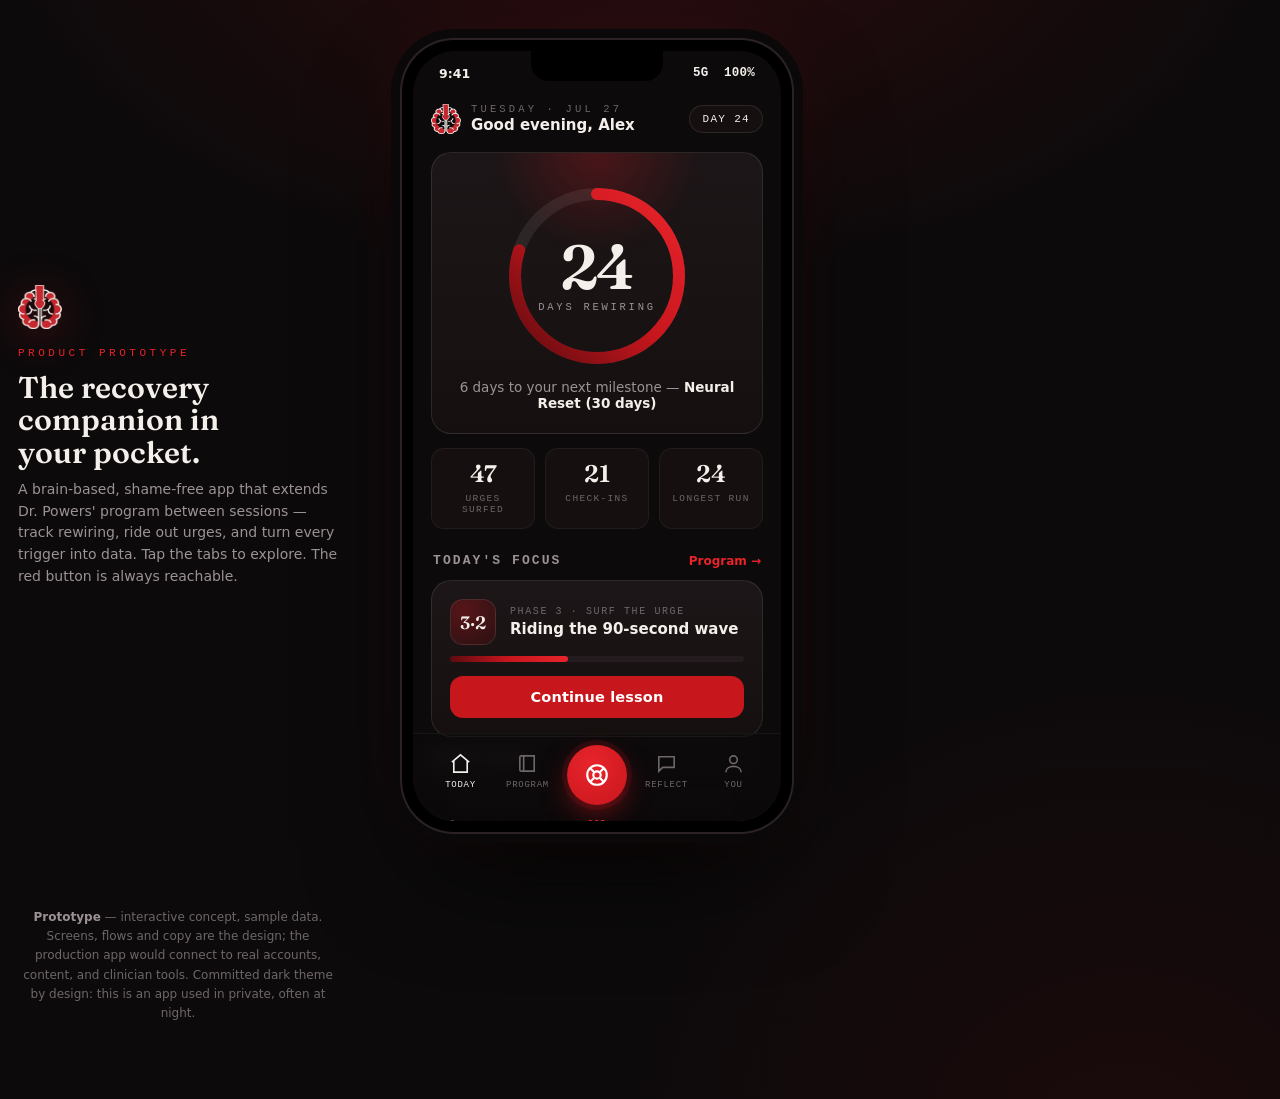
==== app/prototype.html @ 4c2a20ce "Add recovery app design: interactive prototype + product spec - app/prototype.html: self-contained, " ====
<!doctype html>
<html lang="en">
<head>
<meta charset="utf-8">
<meta name="viewport" content="width=device-width,initial-scale=1,viewport-fit=cover">
<meta name="theme-color" content="#0C0A0B">
<title>Power over Porn — App Prototype</title>
<meta name="description" content="Interactive concept for the Power over Porn recovery companion app.">
</head>
<body>
<style>
@font-face{
  font-family:"Fraunces";
  font-style:normal;font-weight:600;font-display:swap;
  src:url([data-uri]) format("woff2");
}
:root{
  --ink:#0C0A0B; --carbon:#15100F; --carbon-2:#1D1618; --carbon-3:#241C1E;
  --bone:#F4EFEA; --ash:#9C9296; --ash-dim:#6E666A;
  --signal:#C8161D; --signal-bright:#E8242B; --ember:#5E0B0F;
  --steady:#8FB39A;            /* calm / positive — a picked sage, biased warm */
  --caution:#D19A3E;           /* medium urge */
  --line:rgba(244,239,234,0.10); --line-soft:rgba(244,239,234,0.055);
  --serif:"Fraunces",Georgia,"Times New Roman",serif;
  --sans:-apple-system,"Segoe UI Variable Text","Segoe UI",system-ui,"Helvetica Neue",Arial,sans-serif;
  --mono:ui-monospace,"SF Mono","Cascadia Code",Menlo,Consolas,monospace;
  --r:20px; --r-sm:13px;
}
*{box-sizing:border-box}
html,body{margin:0}
body{
  font-family:var(--sans); color:var(--bone);
  background:
    radial-gradient(1100px 620px at 50% -8%, rgba(200,22,29,.16), transparent 60%),
    radial-gradient(900px 900px at 88% 108%, rgba(94,11,15,.20), transparent 60%),
    var(--ink);
  min-height:100vh; -webkit-font-smoothing:antialiased; text-rendering:optimizeLegibility;
}
/* ---------- stage / phone frame ---------- */
.stage{
  min-height:100vh; display:grid; grid-template-columns:1fr; place-items:center;
  gap:40px; padding:40px 18px 64px;
}
.intro{max-width:360px;text-align:center}
.intro .mark{width:44px;height:44px;margin:0 auto 14px;display:block;filter:drop-shadow(0 6px 22px rgba(200,22,29,.4))}
.intro .kick{font-family:var(--mono);font-size:11px;letter-spacing:.32em;text-transform:uppercase;color:var(--signal-bright);margin:0 0 10px}
.intro h1{font-family:var(--serif);font-weight:600;font-size:30px;line-height:1.08;margin:0 0 10px;text-wrap:balance}
.intro p{color:var(--ash);font-size:14px;line-height:1.55;margin:0}
@media(min-width:960px){
  .stage{grid-template-columns:320px auto;place-items:center start;gap:64px;align-content:center}
  .intro{text-align:left;position:sticky;top:40px}
  .intro .mark{margin:0 0 16px}
}

.device{
  position:relative; width:390px; max-width:calc(100vw - 28px); height:min(844px,88vh);
  background:#000; border-radius:52px; padding:11px;
  box-shadow:0 0 0 2px #2a2224, 0 0 0 11px #0b0809, 0 50px 120px -30px rgba(0,0,0,.9),
             0 0 90px -20px rgba(200,22,29,.18);
}
.screenwrap{position:relative;width:100%;height:100%;border-radius:42px;overflow:hidden;background:var(--ink);isolation:isolate}
.notch{position:absolute;top:0;left:50%;transform:translateX(-50%);width:132px;height:30px;background:#000;border-radius:0 0 18px 18px;z-index:40}
.statusbar{position:absolute;top:0;left:0;right:0;height:44px;display:flex;align-items:center;justify-content:space-between;padding:0 26px;font-size:12.5px;font-weight:600;z-index:30;pointer-events:none}
.statusbar .r{display:flex;gap:6px;align-items:center;font-family:var(--mono);letter-spacing:.02em}

/* ---------- screens ---------- */
.screen{position:absolute;inset:0;overflow-y:auto;overflow-x:hidden;padding:52px 18px 108px;display:none;scrollbar-width:none}
.screen::-webkit-scrollbar{display:none}
.screen.active{display:block;animation:fade .32s ease both}
@keyframes fade{from{opacity:0;transform:translateY(6px)}to{opacity:1;transform:none}}

.top{display:flex;align-items:center;justify-content:space-between;margin-bottom:18px}
.top .who{display:flex;align-items:center;gap:10px}
.top .who img{width:30px;height:30px}
.eyebrow{font-family:var(--mono);font-size:10.5px;letter-spacing:.3em;text-transform:uppercase;color:var(--ash-dim)}
.h-title{font-family:var(--serif);font-weight:600;font-size:26px;line-height:1.06;margin:2px 0 0;letter-spacing:-.01em}
.chipbtn{border:1px solid var(--line);background:var(--carbon);color:var(--bone);font-family:var(--mono);font-size:11px;letter-spacing:.12em;text-transform:uppercase;padding:7px 12px;border-radius:999px}

.card{background:linear-gradient(180deg,var(--carbon-2),var(--carbon));border:1px solid var(--line);border-radius:var(--r);padding:18px}
.card + .card{margin-top:14px}
.stack{display:flex;flex-direction:column;gap:14px}

/* progress hero */
.hero{position:relative;overflow:hidden;text-align:center;padding:26px 18px 22px}
.hero .glow{position:absolute;inset:-40% 20% auto 20%;height:220px;background:radial-gradient(circle,rgba(200,22,29,.28),transparent 68%);filter:blur(6px);z-index:0}
.ring{position:relative;width:190px;height:190px;margin:2px auto 8px;z-index:1}
.ring svg{transform:rotate(-90deg)}
.ring .num{position:absolute;inset:0;display:flex;flex-direction:column;align-items:center;justify-content:center}
.ring .num b{font-family:var(--serif);font-weight:600;font-size:62px;line-height:.9;letter-spacing:-.02em}
.ring .num span{font-family:var(--mono);font-size:10.5px;letter-spacing:.26em;text-transform:uppercase;color:var(--ash);margin-top:7px}
.milestone{position:relative;z-index:1;font-size:13.5px;color:var(--ash);margin:4px 0 0}
.milestone b{color:var(--bone);font-weight:600}

.tiles{display:grid;grid-template-columns:repeat(3,1fr);gap:10px;margin-top:14px}
.tile{background:var(--carbon);border:1px solid var(--line-soft);border-radius:var(--r-sm);padding:13px 10px;text-align:center}
.tile b{font-family:var(--serif);font-weight:600;font-size:24px;display:block;line-height:1}
.tile span{font-family:var(--mono);font-size:9.5px;letter-spacing:.14em;text-transform:uppercase;color:var(--ash-dim);display:block;margin-top:7px}

.rowhead{display:flex;align-items:center;justify-content:space-between;margin:24px 2px 12px}
.rowhead h3{font-size:13px;font-family:var(--mono);letter-spacing:.16em;text-transform:uppercase;color:var(--ash);margin:0;font-weight:600}
.rowhead a{font-size:12px;color:var(--signal-bright);text-decoration:none;font-weight:600}

.lesson{display:flex;gap:14px;align-items:center}
.lesson .badge{flex:0 0 auto;width:46px;height:46px;border-radius:13px;background:radial-gradient(circle at 30% 25%,rgba(200,22,29,.35),rgba(94,11,15,.25));border:1px solid var(--line);display:grid;place-items:center;font-family:var(--serif);font-weight:600;font-size:18px}
.lesson .body{flex:1;min-width:0}
.lesson .body .k{font-family:var(--mono);font-size:10px;letter-spacing:.16em;text-transform:uppercase;color:var(--ash-dim)}
.lesson .body .t{font-size:15px;font-weight:600;margin:3px 0 0;line-height:1.25}
.pbar{height:6px;border-radius:99px;background:var(--carbon-3);overflow:hidden;margin-top:11px}
.pbar i{display:block;height:100%;border-radius:99px;background:linear-gradient(90deg,var(--ember),var(--signal),var(--signal-bright))}
.btn{display:block;width:100%;text-align:center;margin-top:14px;background:var(--signal);color:#fff;border:none;font-family:var(--sans);font-weight:700;font-size:14.5px;padding:13px;border-radius:13px;letter-spacing:.01em}
.btn:active{transform:scale(.985)}
.btn.ghost{background:transparent;border:1px solid var(--line);color:var(--bone)}
.btn.steady{background:var(--steady);color:#0e1a13}

/* urge quick chips */
.urgeask{font-size:15px;font-weight:600;margin:0 0 12px}
.pills{display:flex;gap:8px}
.pill{flex:1;border:1px solid var(--line);background:var(--carbon);border-radius:12px;padding:11px 6px;text-align:center;font-size:12.5px;font-weight:600;position:relative}
.pill .dot{width:9px;height:9px;border-radius:50%;display:block;margin:0 auto 7px}
.pill.sel{border-color:currentColor;box-shadow:inset 0 0 0 1px currentColor}
.pill.calm{color:var(--steady)} .pill.notice{color:var(--caution)} .pill.strong{color:var(--signal-bright)}
.pill .dot.calm{background:var(--steady)} .pill .dot.notice{background:var(--caution)} .pill .dot.strong{background:var(--signal-bright)}
.pill .lbl{color:var(--bone)}

.quote{font-family:var(--serif);font-weight:600;font-style:italic;font-size:20px;line-height:1.3;text-wrap:balance}
.quote + .qby{font-family:var(--mono);font-size:10.5px;letter-spacing:.18em;text-transform:uppercase;color:var(--ash-dim);margin-top:10px}

/* program phases */
.phase{display:flex;gap:14px;align-items:flex-start;position:relative}
.phase .n{flex:0 0 auto;width:34px;height:34px;border-radius:50%;display:grid;place-items:center;font-family:var(--mono);font-size:13px;font-weight:600;border:1px solid var(--line);color:var(--ash)}
.phasecard.done .n{background:var(--steady);color:#0e1a13;border-color:transparent}
.phasecard.active .n{background:var(--signal);color:#fff;border-color:transparent;box-shadow:0 0 0 4px rgba(200,22,29,.18)}
.phase .pt{flex:1;min-width:0}
.phase .pt .t{font-size:15.5px;font-weight:700;line-height:1.2}
.phase .pt .d{font-size:12.5px;color:var(--ash);margin-top:3px;line-height:1.4}
.phase .pt .meta{font-family:var(--mono);font-size:10px;letter-spacing:.12em;text-transform:uppercase;color:var(--ash-dim);margin-top:8px;display:flex;gap:12px;align-items:center}
.state{font-family:var(--mono);font-size:9.5px;letter-spacing:.14em;text-transform:uppercase;padding:4px 8px;border-radius:99px;border:1px solid var(--line)}
.state.done{color:var(--steady);border-color:rgba(143,179,154,.4)}
.state.active{color:var(--signal-bright);border-color:rgba(232,36,43,.5)}
.state.locked{color:var(--ash-dim)}
.sublessons{margin:12px 0 0;padding:12px 0 2px;border-top:1px solid var(--line-soft);display:none}
.phasecard.open .sublessons{display:block;animation:fade .3s ease both}
.sl{display:flex;align-items:center;gap:11px;padding:9px 0;font-size:13.5px}
.sl .c{width:20px;height:20px;border-radius:50%;border:1.5px solid var(--line);flex:0 0 auto;display:grid;place-items:center;font-size:11px}
.sl.done .c{background:var(--steady);border-color:transparent;color:#0e1a13}
.sl.now .c{border-color:var(--signal);color:var(--signal-bright)}
.sl .tt{flex:1}
.sl .du{font-family:var(--mono);font-size:10.5px;color:var(--ash-dim)}

/* SOS */
#sos{background:radial-gradient(120% 90% at 50% 12%,rgba(94,11,15,.55),transparent 55%),radial-gradient(90% 70% at 50% 105%,rgba(200,22,29,.22),transparent 60%),#080606;padding-top:56px}
.sos-head{text-align:center;margin-bottom:6px}
.sos-head .k{font-family:var(--mono);font-size:11px;letter-spacing:.3em;text-transform:uppercase;color:var(--signal-bright)}
.sos-head h2{font-family:var(--serif);font-weight:600;font-size:25px;line-height:1.12;margin:10px 14px 0;text-wrap:balance}
.breath{position:relative;width:236px;height:236px;margin:26px auto 8px;display:grid;place-items:center}
.breath .halo{position:absolute;inset:0;border-radius:50%;background:radial-gradient(circle,rgba(200,22,29,.34),transparent 66%)}
.breath .orb{width:150px;height:150px;border-radius:50%;background:radial-gradient(circle at 38% 32%,rgba(232,36,43,.9),var(--ember));box-shadow:0 0 60px -6px rgba(200,22,29,.7),inset 0 0 40px rgba(0,0,0,.35);animation:breathe 10s ease-in-out infinite}
.breath .word{position:absolute;font-family:var(--mono);font-size:12px;letter-spacing:.28em;text-transform:uppercase;color:#fff;text-shadow:0 1px 8px rgba(0,0,0,.6)}
@keyframes breathe{0%,100%{transform:scale(.62)}45%,55%{transform:scale(1)}}
.timer{text-align:center;font-family:var(--serif);font-weight:600;font-size:44px;letter-spacing:.02em;font-variant-numeric:tabular-nums}
.timer + .tsub{text-align:center;font-family:var(--mono);font-size:10.5px;letter-spacing:.2em;text-transform:uppercase;color:var(--ash);margin-top:2px}
.sos-actions{display:grid;grid-template-columns:1fr 1fr;gap:10px;margin-top:22px}
.sos-actions button{background:rgba(255,255,255,.05);border:1px solid var(--line);color:var(--bone);border-radius:14px;padding:14px 10px;font-size:13px;font-weight:600;text-align:left;line-height:1.25}
.sos-actions button span{display:block;font-family:var(--mono);font-size:9.5px;letter-spacing:.12em;text-transform:uppercase;color:var(--ash-dim);margin-top:4px;font-weight:400}
.sos-through{margin-top:12px}
.reassure{text-align:center;font-size:13px;color:var(--ash);margin:16px 8px 0;line-height:1.5}
.reassure b{color:var(--bone)}

/* reflect */
.mood{display:flex;justify-content:space-between;gap:6px;margin-top:6px}
.mood button{flex:1;aspect-ratio:1;border-radius:12px;border:1px solid var(--line);background:var(--carbon);font-size:20px;display:grid;place-items:center}
.mood button.sel{border-color:var(--signal);box-shadow:inset 0 0 0 1px var(--signal)}
.tagwrap{display:flex;flex-wrap:wrap;gap:8px;margin-top:8px}
.tag{border:1px solid var(--line);background:var(--carbon);border-radius:99px;padding:8px 13px;font-size:12.5px;font-weight:600;color:var(--bone)}
.tag.sel{background:rgba(200,22,29,.16);border-color:var(--signal);color:#fff}
.prompt{font-family:var(--serif);font-weight:600;font-style:italic;font-size:17px;line-height:1.35;color:var(--bone);margin:0 0 10px}
.composer{width:100%;min-height:92px;background:var(--carbon);border:1px solid var(--line);border-radius:13px;color:var(--bone);font-family:var(--sans);font-size:14px;line-height:1.5;padding:12px;resize:none}
.composer::placeholder{color:var(--ash-dim)}
.entry{display:flex;gap:12px;padding:13px 0;border-top:1px solid var(--line-soft)}
.entry .md{width:10px;height:10px;border-radius:50%;margin-top:5px;flex:0 0 auto}
.entry .ec .d{font-family:var(--mono);font-size:10px;letter-spacing:.12em;text-transform:uppercase;color:var(--ash-dim)}
.entry .ec .s{font-size:13.5px;color:var(--ash);margin-top:4px;line-height:1.45}
.insight{display:flex;gap:11px;align-items:flex-start;background:rgba(143,179,154,.08);border:1px solid rgba(143,179,154,.25);border-radius:13px;padding:13px;font-size:13px;line-height:1.45;color:var(--bone)}
.insight .i{color:var(--steady);font-size:16px;line-height:1}

/* you / progress */
.profile{display:flex;align-items:center;gap:14px}
.profile img{width:56px;height:56px}
.profile .pn{font-family:var(--serif);font-weight:600;font-size:21px;line-height:1}
.profile .pm{font-family:var(--mono);font-size:11px;letter-spacing:.1em;text-transform:uppercase;color:var(--ash-dim);margin-top:6px}
.heat{display:grid;grid-template-columns:repeat(14,1fr);gap:4px;margin-top:4px}
.heat i{aspect-ratio:1;border-radius:3px;background:var(--carbon-3)}
.heat i.l1{background:rgba(143,179,154,.32)} .heat i.l2{background:rgba(143,179,154,.6)} .heat i.l3{background:var(--steady)}
.heat i.miss{background:rgba(200,22,29,.35)}
.legend{display:flex;gap:12px;align-items:center;font-family:var(--mono);font-size:9.5px;letter-spacing:.1em;text-transform:uppercase;color:var(--ash-dim);margin-top:12px;flex-wrap:wrap}
.legend .sw{display:inline-flex;align-items:center;gap:5px}
.legend .sw i{width:9px;height:9px;border-radius:2px;display:inline-block}
.bars{display:flex;flex-direction:column;gap:11px;margin-top:4px}
.bar .bl{display:flex;justify-content:space-between;font-size:12.5px;margin-bottom:6px}
.bar .bl b{font-weight:600} .bar .bl span{color:var(--ash);font-family:var(--mono);font-size:11px}
.bar .bt{height:8px;border-radius:99px;background:var(--carbon-3);overflow:hidden}
.bar .bt i{display:block;height:100%;border-radius:99px;background:linear-gradient(90deg,var(--ember),var(--signal))}
.badges{display:grid;grid-template-columns:repeat(2,1fr);gap:10px;margin-top:4px}
.mb{background:var(--carbon);border:1px solid var(--line-soft);border-radius:13px;padding:13px;display:flex;gap:11px;align-items:center}
.mb .e{font-size:20px}
.mb .t{font-size:13px;font-weight:600;line-height:1.2}
.mb .t small{display:block;font-weight:400;color:var(--ash-dim);font-family:var(--mono);font-size:9.5px;letter-spacing:.1em;text-transform:uppercase;margin-top:3px}
.mb.locked{opacity:.45}
.setrow{display:flex;align-items:center;justify-content:space-between;padding:14px 0;border-top:1px solid var(--line-soft);font-size:14px}
.setrow:first-child{border-top:none}
.setrow .rl{display:flex;align-items:center;gap:12px}
.setrow .ic{width:30px;height:30px;border-radius:9px;background:var(--carbon);border:1px solid var(--line-soft);display:grid;place-items:center;font-size:14px}
.setrow .cv{color:var(--ash-dim);font-size:19px}
.ally{display:flex;align-items:center;gap:13px}
.ally .av{width:42px;height:42px;border-radius:50%;background:linear-gradient(135deg,#3a2e30,#241c1e);display:grid;place-items:center;font-family:var(--serif);font-weight:600;font-size:17px;border:1px solid var(--line)}
.ally .an{font-size:14.5px;font-weight:600} .ally .as{font-size:12px;color:var(--ash);margin-top:2px;display:flex;align-items:center;gap:6px}
.online{width:7px;height:7px;border-radius:50%;background:var(--steady);display:inline-block}

.crisis{margin-top:18px;text-align:center;font-size:11.5px;color:var(--ash-dim);line-height:1.5}
.crisis a{color:var(--signal-bright);text-decoration:none}

/* tab bar */
.tabbar{position:absolute;left:0;right:0;bottom:0;height:88px;z-index:35;display:flex;align-items:flex-start;justify-content:space-around;padding:12px 14px 0;background:linear-gradient(180deg,rgba(12,10,11,0),rgba(12,10,11,.92) 42%,#0b0809);backdrop-filter:blur(12px);border-top:1px solid var(--line-soft)}
.tab{background:none;border:none;color:var(--ash-dim);display:flex;flex-direction:column;align-items:center;gap:5px;font-family:var(--mono);font-size:9px;letter-spacing:.08em;text-transform:uppercase;flex:1;padding-top:6px}
.tab svg{width:23px;height:23px;stroke:currentColor;fill:none;stroke-width:1.7}
.tab.on{color:var(--bone)}
.tab.sos{position:relative;top:-16px;flex:0 0 auto}
.tab.sos .fab{width:60px;height:60px;border-radius:50%;background:radial-gradient(circle at 40% 32%,var(--signal-bright),var(--signal));display:grid;place-items:center;box-shadow:0 10px 30px -6px rgba(200,22,29,.7),0 0 0 5px rgba(200,22,29,.14);animation:pulse 3.4s ease-in-out infinite}
.tab.sos .fab svg{width:26px;height:26px;stroke:#fff;stroke-width:2}
.tab.sos span{color:var(--signal-bright);margin-top:9px;font-weight:600}
@keyframes pulse{0%,100%{box-shadow:0 10px 30px -6px rgba(200,22,29,.6),0 0 0 5px rgba(200,22,29,.12)}50%{box-shadow:0 10px 34px -6px rgba(200,22,29,.8),0 0 0 9px rgba(200,22,29,.05)}}

.hide{display:none!important}
@media(prefers-reduced-motion:reduce){
  *{animation:none!important;transition:none!important}
}
.foot{max-width:820px;text-align:center;color:var(--ash-dim);font-size:12px;line-height:1.6}
.foot b{color:var(--ash)}
</style>

<div class="stage">
  <div class="intro">
    <img class="mark" src="[data-uri]" alt="Power over Porn">
    <p class="kick">Product prototype</p>
    <h1>The recovery companion in your pocket.</h1>
    <p>A brain-based, shame-free app that extends Dr. Powers' program between sessions — track rewiring, ride out urges, and turn every trigger into data. Tap the tabs to explore. The red button is always reachable.</p>
  </div>

  <div class="device" role="application" aria-label="Power over Porn app prototype">
    <div class="screenwrap">
      <div class="notch"></div>
      <div class="statusbar"><span>9:41</span><span class="r">5G&nbsp;&nbsp;100%</span></div>

      <!-- ============ TODAY ============ -->
      <section class="screen active" id="today">
        <div class="top">
          <div class="who"><img src="[data-uri]" alt=""><div><div class="eyebrow">Tuesday · Jul 27</div><div style="font-weight:700;font-size:15px;margin-top:1px">Good evening, Alex</div></div></div>
          <button class="chipbtn" data-go="you">Day 24</button>
        </div>

        <div class="card hero">
          <div class="glow"></div>
          <div class="ring">
            <svg width="190" height="190" viewBox="0 0 190 190">
              <circle cx="95" cy="95" r="82" stroke="rgba(244,239,234,.08)" stroke-width="12" fill="none"/>
              <circle id="ringfg" cx="95" cy="95" r="82" stroke="url(#g1)" stroke-width="12" fill="none" stroke-linecap="round" stroke-dasharray="515" stroke-dashoffset="515"/>
              <defs><linearGradient id="g1" x1="0" y1="0" x2="1" y2="1"><stop offset="0" stop-color="#5E0B0F"/><stop offset=".5" stop-color="#C8161D"/><stop offset="1" stop-color="#E8242B"/></linearGradient></defs>
            </svg>
            <div class="num"><b>24</b><span>Days rewiring</span></div>
          </div>
          <p class="milestone">6 days to your next milestone — <b>Neural Reset (30 days)</b></p>
        </div>

        <div class="tiles">
          <div class="tile"><b>47</b><span>Urges surfed</span></div>
          <div class="tile"><b>21</b><span>Check-ins</span></div>
          <div class="tile"><b>24</b><span>Longest run</span></div>
        </div>

        <div class="rowhead"><h3>Today's focus</h3><a data-go="program">Program →</a></div>
        <div class="card">
          <div class="lesson">
            <div class="badge">3·2</div>
            <div class="body">
              <div class="k">Phase 3 · Surf the Urge</div>
              <div class="t">Riding the 90-second wave</div>
            </div>
          </div>
          <div class="pbar"><i style="width:40%"></i></div>
          <button class="btn" data-go="program">Continue lesson</button>
        </div>

        <div class="rowhead"><h3>Right now</h3></div>
        <div class="card">
          <p class="urgeask">How strong is the pull right now?</p>
          <div class="pills" id="urgepills">
            <button class="pill calm" data-u="calm"><span class="dot calm"></span><span class="lbl">Calm</span></button>
            <button class="pill notice" data-u="notice"><span class="dot notice"></span><span class="lbl">Noticing</span></button>
            <button class="pill strong" data-u="strong"><span class="dot strong"></span><span class="lbl">Strong</span></button>
          </div>
        </div>

        <div class="card">
          <p class="quote">"An urge is a wave, not an order. You can feel it rise, crest, and pass — without acting on it."</p>
          <p class="qby">Dr. Raychel Powers, Psy.D.</p>
        </div>

        <p class="crisis">In crisis? Call or text <a href="#">988</a> (US) · This app supports, it doesn't replace, professional care.</p>
      </section>

      <!-- ============ PROGRAM ============ -->
      <section class="screen" id="program">
        <div class="top"><div><div class="eyebrow">The Recovery Model</div><div class="h-title">Six phases</div></div><button class="chipbtn">42%</button></div>
        <div class="card" style="padding:15px 18px">
          <div style="display:flex;justify-content:space-between;font-size:12.5px;margin-bottom:9px"><span style="color:var(--ash)">Overall progress</span><span style="font-family:var(--mono)">11 / 26 lessons</span></div>
          <div class="pbar"><i style="width:42%"></i></div>
        </div>

        <div class="stack" style="margin-top:14px">
          <div class="card phasecard done"><div class="phase"><div class="n">✓</div><div class="pt"><div class="t">Understand the brain</div><div class="d">Why willpower keeps losing — dopamine, cues, and the habit loop.</div><div class="meta"><span class="state done">Complete</span><span>4 lessons</span></div></div></div></div>

          <div class="card phasecard done"><div class="phase"><div class="n">✓</div><div class="pt"><div class="t">Map your triggers</div><div class="d">HALT, cue-mapping, and the situations that set the loop running.</div><div class="meta"><span class="state done">Complete</span><span>5 lessons</span></div></div></div></div>

          <div class="card phasecard active open" id="p3">
            <div class="phase" data-toggle="p3">
              <div class="n">3</div>
              <div class="pt"><div class="t">Surf the urge</div><div class="d">The 90-second skill — feel the wave without riding it to the shore.</div><div class="meta"><span class="state active">In progress</span><span>2 / 5 lessons</span></div></div>
            </div>
            <div class="sublessons">
              <div class="sl done"><div class="c">✓</div><div class="tt">What an urge actually is</div><div class="du">6 min</div></div>
              <div class="sl done"><div class="c">✓</div><div class="tt">The 90-second wave</div><div class="du">8 min</div></div>
              <div class="sl now"><div class="c">▶</div><div class="tt">Urge surfing, guided</div><div class="du">10 min</div></div>
              <div class="sl"><div class="c"></div><div class="tt">Building your SOS plan</div><div class="du">7 min</div></div>
              <div class="sl"><div class="c"></div><div class="tt">Practice: three waves</div><div class="du">exercise</div></div>
              <button class="btn" data-go="sos" style="margin-top:14px">Practice in the SOS tool</button>
            </div>
          </div>

          <div class="card phasecard"><div class="phase"><div class="n">4</div><div class="pt"><div class="t">Rewire the reward</div><div class="d">Rebuild your dopamine baseline with real, earned rewards.</div><div class="meta"><span class="state locked">Locked</span><span>4 lessons</span></div></div></div></div>

          <div class="card phasecard"><div class="phase"><div class="n">5</div><div class="pt"><div class="t">Repair intimacy</div><div class="d">Connection over compensation — desire, shame, and relationships.</div><div class="meta"><span class="state locked">Locked</span><span>5 lessons</span></div></div></div></div>

          <div class="card phasecard"><div class="phase"><div class="n">6</div><div class="pt"><div class="t">Relapse as data</div><div class="d">A slip is information, not a verdict. Bounce back without the spiral.</div><div class="meta"><span class="state locked">Locked</span><span>3 lessons</span></div></div></div></div>
        </div>
      </section>

      <!-- ============ SOS ============ -->
      <section class="screen" id="sos">
        <div class="sos-head">
          <div class="k">Urge support</div>
          <h2>This is an urge — not an emergency.</h2>
        </div>
        <div class="breath"><div class="halo"></div><div class="orb"></div><div class="word" id="breathword">Breathe</div></div>
        <div class="timer" id="sostimer">01:30</div>
        <div class="tsub">Ride the wave</div>

        <div class="sos-actions">
          <button data-go="today">Reframe the thought<span>Name it, don't obey it</span></button>
          <button data-go="today">Play it forward<span>How you'll feel in 20 min</span></button>
          <button data-go="you">Text my ally<span>Sam is online</span></button>
          <button data-go="reflect">Log this urge<span>Turn it into data</span></button>
        </div>
        <button class="btn steady sos-through" data-go="today">I rode it out ✓</button>
        <p class="reassure">You've surfed <b>47 urges</b> before this one. Your brain is learning that the wave always passes.</p>
      </section>

      <!-- ============ REFLECT ============ -->
      <section class="screen" id="reflect">
        <div class="top"><div><div class="eyebrow">Daily check-in · Jul 27</div><div class="h-title">Reflect</div></div></div>

        <div class="card">
          <p class="urgeask" style="margin-bottom:2px">How are you, really?</p>
          <div class="mood" id="mood">
            <button>😞</button><button>😕</button><button class="sel">😐</button><button>🙂</button><button>😌</button>
          </div>
          <p class="urgeask" style="margin:18px 0 2px">Any of these right now?</p>
          <div class="tagwrap" id="halt">
            <button class="tag">Hungry</button><button class="tag">Angry</button><button class="tag sel">Lonely</button><button class="tag">Tired</button><button class="tag">Bored</button><button class="tag">Stressed</button><button class="tag">Anxious</button>
          </div>
        </div>

        <div class="card">
          <p class="prompt">What did today's urge try to tell you it needed?</p>
          <textarea class="composer" placeholder="No one reads this but you. Write freely…"></textarea>
          <button class="btn" data-go="reflect">Save entry</button>
        </div>

        <div class="insight" style="margin-top:14px"><span class="i">◆</span><div>Your urges most often show up around <b>11pm</b> and when you flag <b>Lonely</b>. Phase 3's evening plan is built for exactly this.</div></div>

        <div class="rowhead"><h3>Recent entries</h3><a data-go="you">All →</a></div>
        <div class="card" style="padding:4px 18px">
          <div class="entry"><div class="md" style="background:var(--steady)"></div><div class="ec"><div class="d">Mon · Calm</div><div class="s">Went for a walk when the pull started. It faded by the time I got back.</div></div></div>
          <div class="entry"><div class="md" style="background:var(--caution)"></div><div class="ec"><div class="d">Sun · Noticing</div><div class="s">Bored after dinner. Texted Sam instead. Small win.</div></div></div>
          <div class="entry"><div class="md" style="background:var(--steady)"></div><div class="ec"><div class="d">Sat · Calm</div><div class="s">Good day. Barely thought about it.</div></div></div>
        </div>
      </section>

      <!-- ============ YOU ============ -->
      <section class="screen" id="you">
        <div class="top"><div><div class="eyebrow">Your progress</div><div class="h-title">You</div></div><button class="chipbtn">⚙</button></div>

        <div class="card">
          <div class="profile"><img src="[data-uri]" alt=""><div><div class="pn">Alex M.</div><div class="pm">Member since Jul 3 · Full program</div></div></div>
        </div>

        <div class="rowhead"><h3>Consistency</h3><span style="font-family:var(--mono);font-size:11px;color:var(--ash)">Last 8 weeks</span></div>
        <div class="card">
          <div class="heat" id="heat"></div>
          <div class="legend"><span class="sw"><i style="background:var(--carbon-3)"></i>None</span><span class="sw"><i style="background:rgba(143,179,154,.6)"></i>Checked in</span><span class="sw"><i style="background:var(--steady)"></i>Full day</span><span class="sw"><i style="background:rgba(200,22,29,.35)"></i>Slip</span></div>
        </div>

        <div class="rowhead"><h3>Your trigger patterns</h3></div>
        <div class="card">
          <div class="bars">
            <div class="bar"><div class="bl"><b>Loneliness</b><span>34%</span></div><div class="bt"><i style="width:34%"></i></div></div>
            <div class="bar"><div class="bl"><b>Late night (10pm–1am)</b><span>28%</span></div><div class="bt"><i style="width:28%"></i></div></div>
            <div class="bar"><div class="bl"><b>Stress</b><span>21%</span></div><div class="bt"><i style="width:21%"></i></div></div>
            <div class="bar"><div class="bl"><b>Boredom</b><span>17%</span></div><div class="bt"><i style="width:17%"></i></div></div>
          </div>
        </div>

        <div class="rowhead"><h3>Milestones</h3></div>
        <div class="badges">
          <div class="mb"><span class="e">🌱</span><div class="t">First 24 hours<small>Jul 4</small></div></div>
          <div class="mb"><span class="e">📅</span><div class="t">One week<small>Jul 10</small></div></div>
          <div class="mb"><span class="e">🗺️</span><div class="t">Triggers mapped<small>Jul 16</small></div></div>
          <div class="mb"><span class="e">🌊</span><div class="t">10 urges surfed<small>Jul 19</small></div></div>
          <div class="mb locked"><span class="e">🧠</span><div class="t">Neural Reset<small>30 days · 6 to go</small></div></div>
          <div class="mb locked"><span class="e">🏔️</span><div class="t">90 days<small>Locked</small></div></div>
        </div>

        <div class="rowhead"><h3>Accountability</h3></div>
        <div class="card">
          <div class="ally"><div class="av">S</div><div style="flex:1"><div class="an">Sam — your ally</div><div class="as"><span class="online"></span>Online · shares your weekly report</div></div><button class="chipbtn">Message</button></div>
        </div>

        <div class="rowhead"><h3>Settings</h3></div>
        <div class="card" style="padding:2px 18px">
          <div class="setrow"><div class="rl"><span class="ic">🔒</span>Privacy &amp; App Lock</div><span class="cv">›</span></div>
          <div class="setrow"><div class="rl"><span class="ic">🕶️</span>Stealth mode</div><span class="cv">›</span></div>
          <div class="setrow"><div class="rl"><span class="ic">🔔</span>Reminders</div><span class="cv">›</span></div>
          <div class="setrow"><div class="rl"><span class="ic">📄</span>Share report with therapist</div><span class="cv">›</span></div>
          <div class="setrow"><div class="rl"><span class="ic">🆘</span>Crisis resources</div><span class="cv">›</span></div>
        </div>
        <p class="crisis">Power over Porn is a self-help companion and not a substitute for diagnosis or treatment by a licensed professional.</p>
      </section>

      <!-- ============ TAB BAR ============ -->
      <nav class="tabbar">
        <button class="tab on" data-tab="today"><svg viewBox="0 0 24 24"><path d="M3 10.5 12 3l9 7.5"/><path d="M5 9.5V21h14V9.5"/></svg><span>Today</span></button>
        <button class="tab" data-tab="program"><svg viewBox="0 0 24 24"><path d="M4 5.5A1.5 1.5 0 0 1 5.5 4H19v16H5.5A1.5 1.5 0 0 1 4 18.5z"/><path d="M8 4v16"/></svg><span>Program</span></button>
        <button class="tab sos" data-tab="sos"><span class="fab"><svg viewBox="0 0 24 24"><circle cx="12" cy="12" r="9"/><circle cx="12" cy="12" r="3.4"/><path d="M5.6 5.6l3.6 3.6M14.8 14.8l3.6 3.6M18.4 5.6l-3.6 3.6M9.2 14.8l-3.6 3.6"/></svg></span><span>SOS</span></button>
        <button class="tab" data-tab="reflect"><svg viewBox="0 0 24 24"><path d="M4 5h16v11H8l-4 4z"/></svg><span>Reflect</span></button>
        <button class="tab" data-tab="you"><svg viewBox="0 0 24 24"><circle cx="12" cy="8" r="4"/><path d="M4 21c0-4 4-6 8-6s8 2 8 6"/></svg><span>You</span></button>
      </nav>
    </div>
  </div>

  <p class="foot"><b>Prototype</b> — interactive concept, sample data. Screens, flows and copy are the design; the production app would connect to real accounts, content, and clinician tools. Committed dark theme by design: this is an app used in private, often at night.</p>
</div>

<script>
(function(){
  var scr=document.querySelectorAll('.screen'), tabs=document.querySelectorAll('.tab');
  function show(id){
    scr.forEach(function(s){s.classList.toggle('active',s.id===id);});
    tabs.forEach(function(t){t.classList.toggle('on',t.dataset.tab===id);});
    var w=document.querySelector('#'+id); if(w) w.scrollTop=0;
    if(id==='today') drawRing(); if(id==='sos') startSos(); else stopSos();
  }
  tabs.forEach(function(t){t.addEventListener('click',function(){show(t.dataset.tab);});});
  document.querySelectorAll('[data-go]').forEach(function(b){b.addEventListener('click',function(){show(b.dataset.go);});});

  // expandable phases
  document.querySelectorAll('[data-toggle]').forEach(function(h){
    h.addEventListener('click',function(){document.getElementById(h.dataset.toggle).classList.toggle('open');});
  });
  // single-select groups
  function single(sel){document.querySelectorAll(sel).forEach(function(g){g.addEventListener('click',function(){
    g.parentNode.querySelectorAll('.sel').forEach(function(x){x.classList.remove('sel');});g.classList.add('sel');});});}
  single('#urgepills .pill'); single('#mood button');
  // multi toggle
  document.querySelectorAll('#halt .tag').forEach(function(t){t.addEventListener('click',function(){t.classList.toggle('sel');});});

  // progress ring
  var ring=document.getElementById('ringfg');
  function drawRing(){ if(!ring)return; var C=515, pct=24/30; ring.style.transition='none'; ring.style.strokeDashoffset=C;
    requestAnimationFrame(function(){requestAnimationFrame(function(){ring.style.transition='stroke-dashoffset 1.1s cubic-bezier(.2,.7,.2,1)';ring.style.strokeDashoffset=C*(1-pct);});}); }
  drawRing();

  // heatmap
  var heat=document.getElementById('heat');
  if(heat){var pat=[3,3,2,3,1,0,3, 3,2,3,3,3,1,3, 0,3,3,2,3,3,3, 3,3,1,3,3,3,2, 3,3,3,0,3,3,3, 2,3,3,3,1,3,3, 3,3,3,3,3,3,4, 3,2,3,3,3,-1,-1];
    pat.forEach(function(v){var i=document.createElement('i'); if(v===-1){i.style.visibility='hidden';} else if(v===4){i.className='miss';} else if(v>0){i.className='l'+v;} heat.appendChild(i);});}

  // SOS breathing timer
  var sosT, secs=90, tEl=document.getElementById('sostimer'), wEl=document.getElementById('breathword');
  function fmt(s){var m=Math.floor(s/60),x=s%60;return (m<10?'0':'')+m+':'+(x<10?'0':'')+x;}
  function startSos(){ stopSos(); secs=90; if(tEl)tEl.textContent=fmt(secs);
    var reduce=window.matchMedia('(prefers-reduced-motion:reduce)').matches;
    sosT=setInterval(function(){secs--; if(tEl)tEl.textContent=fmt(Math.max(secs,0));
      if(wEl&&!reduce){var p=(90-secs)%10; wEl.textContent=p<4?'Breathe in':(p<6?'Hold':'Breathe out');}
      if(secs<=0){clearInterval(sosT); if(wEl)wEl.textContent='The wave passed';}
    },1000);
  }
  function stopSos(){ if(sosT){clearInterval(sosT);sosT=null;} }
})();
</script>

</body>
</html>
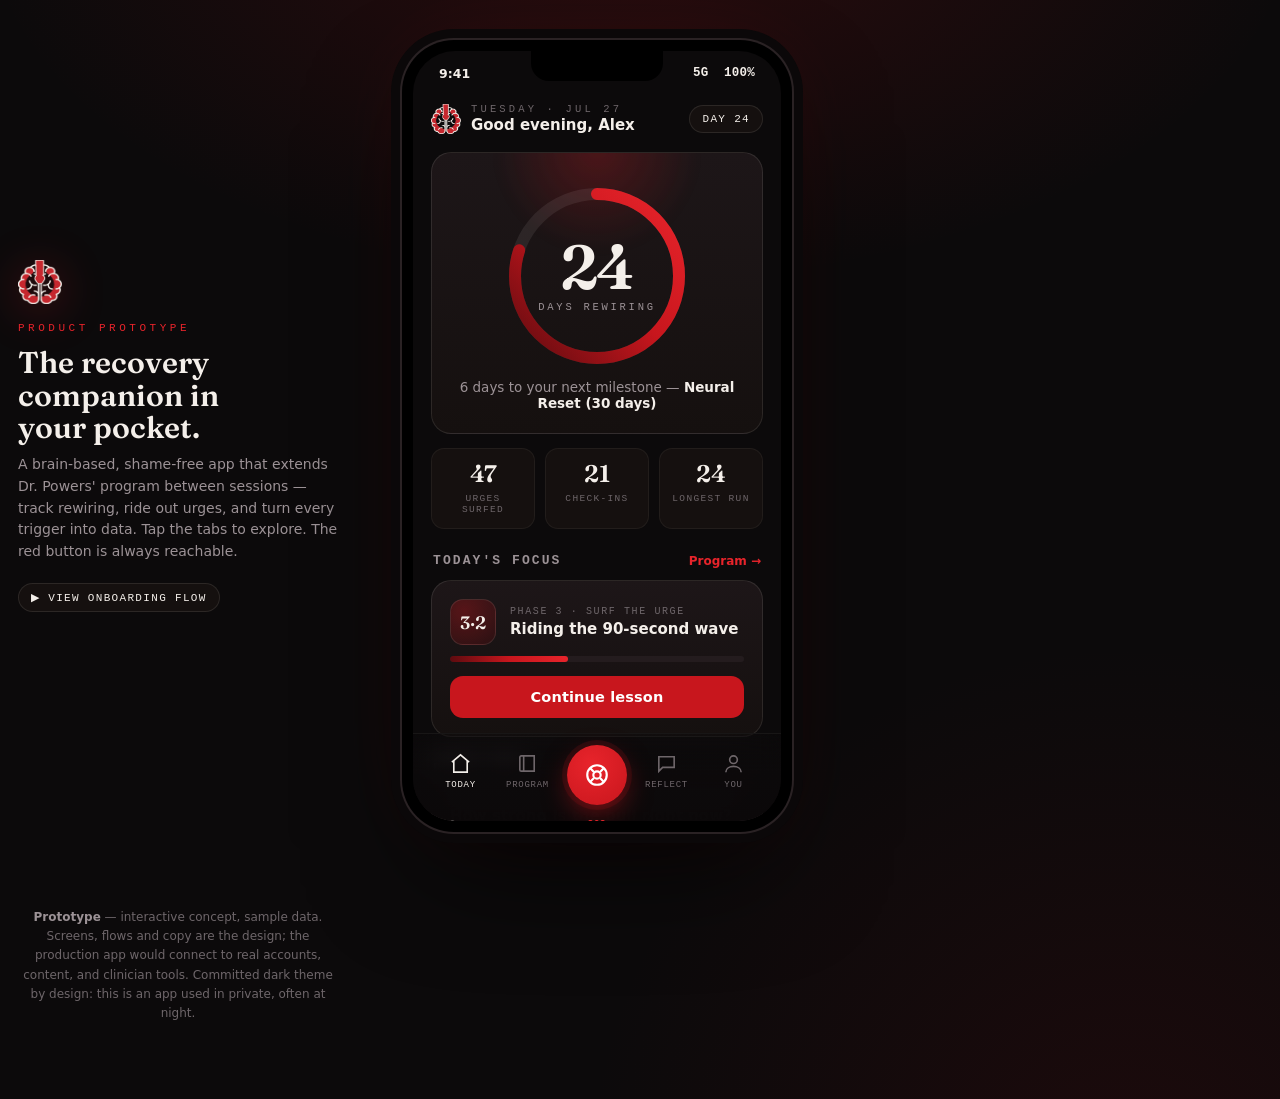
==== commit 6008b843: "App prototype: add onboarding + lesson-detail screens - Onboarding flow (how-it-works, step dots, Be" ====
--- a/app/prototype.html
+++ b/app/prototype.html
@@ -236,6 +236,46 @@
 }
 .foot{max-width:820px;text-align:center;color:var(--ash-dim);font-size:12px;line-height:1.6}
 .foot b{color:var(--ash)}
+
+/* lesson detail */
+.back{display:inline-flex;align-items:center;gap:6px;font-family:var(--mono);font-size:11px;letter-spacing:.12em;text-transform:uppercase;color:var(--ash);background:none;border:none;padding:0;margin-bottom:14px}
+.lesson-title{font-family:var(--serif);font-weight:600;font-size:28px;line-height:1.08;letter-spacing:-.01em;margin:2px 0 8px;text-wrap:balance}
+.lmeta{font-family:var(--mono);font-size:10.5px;letter-spacing:.14em;text-transform:uppercase;color:var(--ash-dim);display:flex;gap:14px;margin-bottom:16px}
+.audio{display:flex;align-items:center;gap:14px;background:linear-gradient(180deg,var(--carbon-2),var(--carbon));border:1px solid var(--line);border-radius:16px;padding:14px 16px}
+.audio .play{width:46px;height:46px;border-radius:50%;background:var(--signal);border:none;display:grid;place-items:center;flex:0 0 auto}
+.audio .play svg{width:18px;height:18px;fill:#fff}
+.wave{flex:1;height:30px;display:flex;align-items:center;gap:2.5px;overflow:hidden}
+.wave i{flex:1;background:var(--ash-dim);border-radius:2px;min-width:2px}
+.wave i.on{background:var(--signal-bright)}
+.audio .t{font-family:var(--mono);font-size:11px;color:var(--ash)}
+.body-copy{font-size:15px;line-height:1.62;color:#e7e0da}
+.body-copy p{margin:14px 0}
+.pullquote{font-family:var(--serif);font-weight:600;font-style:italic;font-size:20px;line-height:1.32;color:var(--bone);border-left:2px solid var(--signal);padding-left:16px;margin:20px 0;text-wrap:balance}
+.takeaways{list-style:none;padding:0;margin:6px 0 0}
+.takeaways li{display:flex;gap:11px;align-items:flex-start;font-size:14px;line-height:1.45;padding:9px 0;border-top:1px solid var(--line-soft)}
+.takeaways li:first-child{border-top:none}
+.takeaways .b{color:var(--steady);font-size:15px;line-height:1.3;flex:0 0 auto}
+.trycard{background:radial-gradient(120% 120% at 20% 0%,rgba(200,22,29,.16),transparent 60%),var(--carbon);border:1px solid rgba(200,22,29,.3);border-radius:16px;padding:16px;margin-top:8px}
+.trycard .tk{font-family:var(--mono);font-size:10px;letter-spacing:.16em;text-transform:uppercase;color:var(--signal-bright)}
+.trycard .tt{font-size:15px;font-weight:600;margin:5px 0 0}
+
+/* onboarding */
+#onboarding{padding-top:60px;padding-bottom:24px;text-align:center;display:none}
+#onboarding.active{display:flex;flex-direction:column}
+.screen#onboarding.active ~ .tabbar{display:none}
+.dots{display:flex;gap:7px;justify-content:center;margin-bottom:auto}
+.dots i{width:7px;height:7px;border-radius:50%;background:var(--carbon-3)}
+.dots i.on{background:var(--signal);width:22px;border-radius:99px}
+.ob-mark{width:76px;height:76px;margin:28px auto 22px;filter:drop-shadow(0 8px 30px rgba(200,22,29,.5))}
+.ob-k{font-family:var(--mono);font-size:11px;letter-spacing:.3em;text-transform:uppercase;color:var(--signal-bright);margin-bottom:14px}
+.ob-h{font-family:var(--serif);font-weight:600;font-size:30px;line-height:1.1;margin:0 14px 14px;text-wrap:balance}
+.ob-p{color:var(--ash);font-size:14.5px;line-height:1.6;margin:0 20px 26px}
+.ob-points{display:flex;flex-direction:column;gap:12px;text-align:left;margin:0 6px 26px}
+.ob-point{display:flex;gap:13px;align-items:flex-start;background:var(--carbon);border:1px solid var(--line-soft);border-radius:14px;padding:14px}
+.ob-point .pe{font-size:20px;flex:0 0 auto}
+.ob-point .pt b{font-size:14.5px} .ob-point .pt div{font-size:12.5px;color:var(--ash);margin-top:3px;line-height:1.4}
+.ob-foot{margin-top:auto}
+.ob-skip{background:none;border:none;color:var(--ash-dim);font-family:var(--sans);font-size:13px;margin-top:12px}
 </style>
 
 <div class="stage">
@@ -244,6 +284,7 @@
     <p class="kick">Product prototype</p>
     <h1>The recovery companion in your pocket.</h1>
     <p>A brain-based, shame-free app that extends Dr. Powers' program between sessions — track rewiring, ride out urges, and turn every trigger into data. Tap the tabs to explore. The red button is always reachable.</p>
+    <button class="chipbtn" data-go="onboarding" style="margin-top:20px">▶ View onboarding flow</button>
   </div>
 
   <div class="device" role="application" aria-label="Power over Porn app prototype">
@@ -287,7 +328,7 @@
             </div>
           </div>
           <div class="pbar"><i style="width:40%"></i></div>
-          <button class="btn" data-go="program">Continue lesson</button>
+          <button class="btn" data-go="lesson">Continue lesson</button>
         </div>
 
         <div class="rowhead"><h3>Right now</h3></div>
@@ -329,7 +370,7 @@
             <div class="sublessons">
               <div class="sl done"><div class="c">✓</div><div class="tt">What an urge actually is</div><div class="du">6 min</div></div>
               <div class="sl done"><div class="c">✓</div><div class="tt">The 90-second wave</div><div class="du">8 min</div></div>
-              <div class="sl now"><div class="c">▶</div><div class="tt">Urge surfing, guided</div><div class="du">10 min</div></div>
+              <div class="sl now" data-go="lesson" style="cursor:pointer"><div class="c">▶</div><div class="tt">Urge surfing, guided</div><div class="du">10 min</div></div>
               <div class="sl"><div class="c"></div><div class="tt">Building your SOS plan</div><div class="du">7 min</div></div>
               <div class="sl"><div class="c"></div><div class="tt">Practice: three waves</div><div class="du">exercise</div></div>
               <button class="btn" data-go="sos" style="margin-top:14px">Practice in the SOS tool</button>
@@ -443,6 +484,58 @@
           <div class="setrow"><div class="rl"><span class="ic">🆘</span>Crisis resources</div><span class="cv">›</span></div>
         </div>
         <p class="crisis">Power over Porn is a self-help companion and not a substitute for diagnosis or treatment by a licensed professional.</p>
+      </section>
+
+      <!-- ============ LESSON DETAIL ============ -->
+      <section class="screen" id="lesson">
+        <button class="back" data-go="program">‹ Phase 3 · Surf the urge</button>
+        <div class="eyebrow">Lesson 3 of 5</div>
+        <h1 class="lesson-title">Urge surfing, guided</h1>
+        <div class="lmeta"><span>10 min</span><span>Audio + reading</span><span>Exercise</span></div>
+
+        <div class="audio">
+          <button class="play" aria-label="Play audio"><svg viewBox="0 0 24 24"><path d="M8 5v14l11-7z"/></svg></button>
+          <div class="wave" id="wave"></div>
+          <span class="t">0:00</span>
+        </div>
+
+        <div class="body-copy">
+          <p>An urge feels like a command. It isn't. It's a wave of neural activity — a cue firing, dopamine anticipating a reward your brain learned to expect. Left alone, that wave rises, crests, and falls, usually within about 90 seconds.</p>
+          <p class="pullquote">You don't have to fight the wave or ride it to shore. You just have to notice it, and let it pass.</p>
+          <p>Urge surfing means turning toward the sensation with curiosity instead of panic. Where do you feel it in your body? Name it. Breathe. Watch it change. Each time you let a wave pass without acting, you weaken the loop a little more — that's the rewiring, happening in real time.</p>
+        </div>
+
+        <div class="rowhead"><h3>What to hold onto</h3></div>
+        <ul class="takeaways">
+          <li><span class="b">◆</span>An urge is information, not an instruction.</li>
+          <li><span class="b">◆</span>The peak passes in ~90 seconds if you don't feed it.</li>
+          <li><span class="b">◆</span>Curiosity — "where do I feel this?" — beats white-knuckling.</li>
+        </ul>
+
+        <div class="trycard">
+          <div class="tk">Exercise</div>
+          <div class="tt">Practice one wave in the SOS tool</div>
+          <button class="btn" data-go="sos">Open guided practice</button>
+        </div>
+        <button class="btn steady" data-go="program" style="margin-top:12px">Mark lesson complete ✓</button>
+      </section>
+
+      <!-- ============ ONBOARDING ============ -->
+      <section class="screen" id="onboarding">
+        <div class="dots"><i></i><i></i><i class="on"></i><i></i><i></i></div>
+        <img class="ob-mark" src="[data-uri]" alt="">
+        <div class="ob-k">How this works</div>
+        <h1 class="ob-h">Recovery is rewiring — not willpower.</h1>
+        <p class="ob-p">You won't white-knuckle your way through this. You'll retrain the brain that learned the habit, one urge at a time.</p>
+        <div class="ob-points">
+          <div class="ob-point"><span class="pe">🧠</span><div class="pt"><b>Learn the loop</b><div>Six short phases explain why the habit formed — and how it comes undone.</div></div></div>
+          <div class="ob-point"><span class="pe">🌊</span><div class="pt"><b>Surf the urge</b><div>A red button that's always one tap away when the wave hits.</div></div></div>
+          <div class="ob-point"><span class="pe">🔒</span><div class="pt"><b>Stay private</b><div>App lock, stealth mode, and journals only you can read.</div></div></div>
+        </div>
+        <div class="ob-foot">
+          <button class="btn" data-go="today">Begin — Day 1</button>
+          <button class="ob-skip" data-go="today">I already have an account</button>
+        </div>
       </section>
 
       <!-- ============ TAB BAR ============ -->
@@ -504,6 +597,8 @@
     },1000);
   }
   function stopSos(){ if(sosT){clearInterval(sosT);sosT=null;} }
+  var wave=document.getElementById("wave");
+  if(wave){for(var wi=0;wi<44;wi++){var wb=document.createElement("i");wb.style.height=(20+Math.abs(Math.sin(wi*0.7))*72)+"%";if(wi<13)wb.className="on";wave.appendChild(wb);}}
 })();
 </script>
 
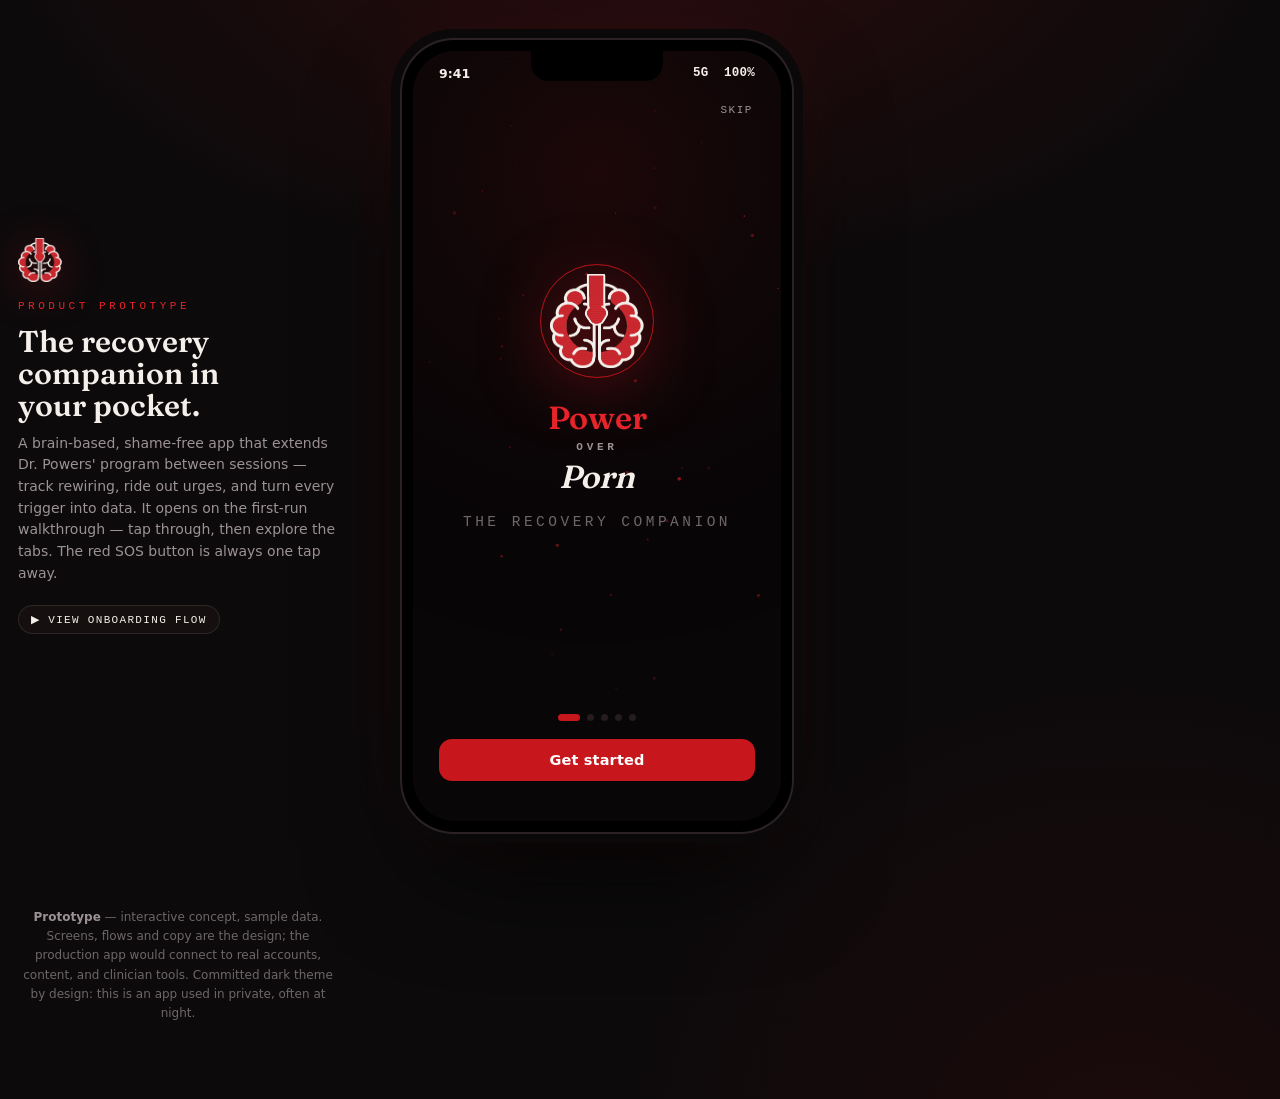
==== commit eb8be392: "App prototype v0.2: cinematic onboarding, no emoji, private-first Address design feedback: - Rebuild" ====
--- a/app/prototype.html
+++ b/app/prototype.html
@@ -167,9 +167,7 @@
 .reassure b{color:var(--bone)}
 
 /* reflect */
-.mood{display:flex;justify-content:space-between;gap:6px;margin-top:6px}
-.mood button{flex:1;aspect-ratio:1;border-radius:12px;border:1px solid var(--line);background:var(--carbon);font-size:20px;display:grid;place-items:center}
-.mood button.sel{border-color:var(--signal);box-shadow:inset 0 0 0 1px var(--signal)}
+/* mood scale styles live with onboarding block */
 .tagwrap{display:flex;flex-wrap:wrap;gap:8px;margin-top:8px}
 .tag{border:1px solid var(--line);background:var(--carbon);border-radius:99px;padding:8px 13px;font-size:12.5px;font-weight:600;color:var(--bone)}
 .tag.sel{background:rgba(200,22,29,.16);border-color:var(--signal);color:#fff}
@@ -260,22 +258,66 @@
 .trycard .tt{font-size:15px;font-weight:600;margin:5px 0 0}
 
 /* onboarding */
-#onboarding{padding-top:60px;padding-bottom:24px;text-align:center;display:none}
-#onboarding.active{display:flex;flex-direction:column}
+#onboarding{padding:0;overflow:hidden;background:#080607;display:none}
+#onboarding.active{display:block}
 .screen#onboarding.active ~ .tabbar{display:none}
-.dots{display:flex;gap:7px;justify-content:center;margin-bottom:auto}
-.dots i{width:7px;height:7px;border-radius:50%;background:var(--carbon-3)}
-.dots i.on{background:var(--signal);width:22px;border-radius:99px}
-.ob-mark{width:76px;height:76px;margin:28px auto 22px;filter:drop-shadow(0 8px 30px rgba(200,22,29,.5))}
-.ob-k{font-family:var(--mono);font-size:11px;letter-spacing:.3em;text-transform:uppercase;color:var(--signal-bright);margin-bottom:14px}
-.ob-h{font-family:var(--serif);font-weight:600;font-size:30px;line-height:1.1;margin:0 14px 14px;text-wrap:balance}
-.ob-p{color:var(--ash);font-size:14.5px;line-height:1.6;margin:0 20px 26px}
-.ob-points{display:flex;flex-direction:column;gap:12px;text-align:left;margin:0 6px 26px}
-.ob-point{display:flex;gap:13px;align-items:flex-start;background:var(--carbon);border:1px solid var(--line-soft);border-radius:14px;padding:14px}
-.ob-point .pe{font-size:20px;flex:0 0 auto}
-.ob-point .pt b{font-size:14.5px} .ob-point .pt div{font-size:12.5px;color:var(--ash);margin-top:3px;line-height:1.4}
-.ob-foot{margin-top:auto}
-.ob-skip{background:none;border:none;color:var(--ash-dim);font-family:var(--sans);font-size:13px;margin-top:12px}
+#embers{position:absolute;inset:0;width:100%;height:100%;z-index:0}
+.ob-skip2{position:absolute;top:52px;right:22px;z-index:5;background:none;border:none;color:var(--ash);font-family:var(--mono);font-size:11px;letter-spacing:.14em;text-transform:uppercase}
+.ob-viewport{position:absolute;inset:0;overflow:hidden;z-index:1}
+.ob-track{display:flex;height:100%;transform:translateX(calc(var(--i) * -100%));transition:transform .55s cubic-bezier(.7,0,.15,1)}
+.ob-slide{flex:0 0 100%;height:100%;display:flex;flex-direction:column;justify-content:center;align-items:center;text-align:center;padding:64px 30px 156px}
+.ob-slide h2{font-family:var(--serif);font-weight:600;font-size:29px;line-height:1.1;letter-spacing:-.01em;margin:28px 0 12px;text-wrap:balance}
+.ob-slide p{color:var(--ash);font-size:14.5px;line-height:1.6;margin:0;max-width:300px}
+.ob-slide .ob-k{font-family:var(--mono);font-size:11px;letter-spacing:.3em;text-transform:uppercase;color:var(--signal-bright)}
+.ob-slide>*{opacity:0;transform:translateY(16px)}
+.ob-track.ready .ob-slide.show>*{opacity:1;transform:none;transition:opacity .6s ease,transform .6s cubic-bezier(.2,.7,.2,1)}
+.ob-track.ready .ob-slide.show>*:nth-child(2){transition-delay:.09s}
+.ob-track.ready .ob-slide.show>*:nth-child(3){transition-delay:.18s}
+.ob-track.ready .ob-slide.show>*:nth-child(4){transition-delay:.27s}
+.splash-logo{position:relative;width:150px;height:150px;display:grid;place-items:center}
+.splash-logo img{width:94px;height:94px;z-index:2;filter:drop-shadow(0 10px 34px rgba(200,22,29,.6))}
+.splash-logo .ring1,.splash-logo .ring2{position:absolute;inset:18px;border-radius:50%;border:1px solid rgba(200,22,29,.55)}
+.splash-logo .ring1{animation:halo 2.8s ease-out infinite}
+.splash-logo .ring2{animation:halo 2.8s ease-out infinite 1.4s}
+@keyframes halo{0%{transform:scale(.55);opacity:.85}100%{transform:scale(1.7);opacity:0}}
+.splash-wm{font-family:var(--serif);font-weight:600;font-size:32px;line-height:1;margin-top:6px;display:flex;flex-direction:column;align-items:center;color:var(--signal-bright)}
+.splash-wm em{font-family:var(--mono);font-style:normal;font-size:11px;letter-spacing:.34em;text-transform:uppercase;color:var(--ash);margin:8px 0}
+.splash-wm span{color:var(--bone);font-style:italic}
+.splash-tag{color:var(--ash-dim)!important;font-family:var(--mono);font-size:10.5px;letter-spacing:.24em;text-transform:uppercase;margin-top:18px!important}
+.illo{width:210px;height:200px;display:grid;place-items:center;position:relative}
+.loop{position:relative;width:180px;height:180px;border-radius:50%;border:1px dashed rgba(244,239,234,.15)}
+.loop .node{position:absolute;font-family:var(--mono);font-size:10px;letter-spacing:.1em;text-transform:uppercase;color:var(--ash);background:var(--carbon-2);border:1px solid var(--line);padding:6px 10px;border-radius:99px}
+.loop .n1{top:-14px;left:50%;transform:translateX(-50%)}
+.loop .n2{bottom:6px;left:-6px}
+.loop .n3{bottom:6px;right:-6px}
+.loop .orbit{position:absolute;inset:-1px;animation:spin 4.5s linear infinite}
+.loop .orbit i{position:absolute;top:-5px;left:50%;width:11px;height:11px;margin-left:-5px;border-radius:50%;background:var(--signal-bright);box-shadow:0 0 16px 2px rgba(200,22,29,.8)}
+@keyframes spin{to{transform:rotate(360deg)}}
+#obwave{width:230px;height:150px}
+.lockillo{position:relative;width:130px;height:130px;display:grid;place-items:center}
+.lockillo svg{width:62px;height:62px;color:var(--bone);z-index:2}
+.lockillo .lp{position:absolute;inset:0;border-radius:30px;background:radial-gradient(circle,rgba(200,22,29,.30),transparent 66%);animation:pulseglow 3s ease-in-out infinite}
+@keyframes pulseglow{0%,100%{opacity:.45;transform:scale(.9)}50%{opacity:1;transform:scale(1.06)}}
+.ob-input{width:100%;max-width:320px;background:var(--carbon);border:1px solid var(--line);border-radius:13px;color:var(--bone);font-family:var(--serif);font-style:italic;font-size:16px;padding:14px 16px;text-align:center;margin:8px 0 12px}
+.ob-input::placeholder{color:var(--ash-dim)}
+.ob-note{font-size:12.5px!important;color:var(--ash-dim)!important}
+.ob-controls{position:absolute;left:0;right:0;bottom:0;z-index:4;padding:24px 26px 40px;background:linear-gradient(180deg,transparent,#080607 42%)}
+#obdots{display:flex;gap:7px;justify-content:center;margin-bottom:18px}
+#obdots i{width:7px;height:7px;border-radius:99px;background:var(--carbon-3);transition:all .3s}
+#obdots i.on{background:var(--signal);width:22px}
+/* scale + icons */
+.scale{display:flex;align-items:flex-end;justify-content:space-between;gap:9px;margin-top:8px;height:74px}
+.scale button{flex:1;height:100%;display:flex;align-items:flex-end;background:none;border:none;padding:0}
+.scale button i{width:100%;border-radius:8px;background:var(--carbon-3);border:1px solid var(--line-soft);transition:all .2s}
+.scale button.sel i{background:linear-gradient(180deg,var(--signal-bright),var(--ember));border-color:transparent;box-shadow:0 6px 18px -7px rgba(200,22,29,.7)}
+.scale-labels{display:flex;justify-content:space-between;margin-top:10px;font-family:var(--mono);font-size:10.5px;letter-spacing:.12em;text-transform:uppercase;color:var(--ash-dim)}
+.scale-labels #moodword{color:var(--bone)}
+.mi{width:26px;height:26px;flex:0 0 auto;display:grid;place-items:center;border-radius:50%}
+.mi svg{width:15px;height:15px}
+.mi.done{background:rgba(143,179,154,.15);color:var(--steady);border:1px solid rgba(143,179,154,.42)}
+.mi.lock{color:var(--ash-dim);border:1px solid var(--line)}
+.priv{display:flex;gap:13px;align-items:flex-start}
+.setrow .ic svg{width:15px;height:15px;stroke:var(--ash);fill:none;stroke-width:1.7}
 </style>
 
 <div class="stage">
@@ -283,7 +325,7 @@
     <img class="mark" src="[data-uri]" alt="Power over Porn">
     <p class="kick">Product prototype</p>
     <h1>The recovery companion in your pocket.</h1>
-    <p>A brain-based, shame-free app that extends Dr. Powers' program between sessions — track rewiring, ride out urges, and turn every trigger into data. Tap the tabs to explore. The red button is always reachable.</p>
+    <p>A brain-based, shame-free app that extends Dr. Powers' program between sessions — track rewiring, ride out urges, and turn every trigger into data. It opens on the first-run walkthrough — tap through, then explore the tabs. The red SOS button is always one tap away.</p>
     <button class="chipbtn" data-go="onboarding" style="margin-top:20px">▶ View onboarding flow</button>
   </div>
 
@@ -293,7 +335,7 @@
       <div class="statusbar"><span>9:41</span><span class="r">5G&nbsp;&nbsp;100%</span></div>
 
       <!-- ============ TODAY ============ -->
-      <section class="screen active" id="today">
+      <section class="screen" id="today">
         <div class="top">
           <div class="who"><img src="[data-uri]" alt=""><div><div class="eyebrow">Tuesday · Jul 27</div><div style="font-weight:700;font-size:15px;margin-top:1px">Good evening, Alex</div></div></div>
           <button class="chipbtn" data-go="you">Day 24</button>
@@ -398,7 +440,7 @@
         <div class="sos-actions">
           <button data-go="today">Reframe the thought<span>Name it, don't obey it</span></button>
           <button data-go="today">Play it forward<span>How you'll feel in 20 min</span></button>
-          <button data-go="you">Text my ally<span>Sam is online</span></button>
+          <button data-go="today">Ground yourself<span>5-4-3-2-1 senses</span></button>
           <button data-go="reflect">Log this urge<span>Turn it into data</span></button>
         </div>
         <button class="btn steady sos-through" data-go="today">I rode it out ✓</button>
@@ -411,9 +453,10 @@
 
         <div class="card">
           <p class="urgeask" style="margin-bottom:2px">How are you, really?</p>
-          <div class="mood" id="mood">
-            <button>😞</button><button>😕</button><button class="sel">😐</button><button>🙂</button><button>😌</button>
+          <div class="scale" id="mood">
+            <button data-v="1"><i style="height:30%"></i></button><button data-v="2"><i style="height:48%"></i></button><button data-v="3" class="sel"><i style="height:66%"></i></button><button data-v="4"><i style="height:84%"></i></button><button data-v="5"><i style="height:100%"></i></button>
           </div>
+          <div class="scale-labels"><span>Low</span><span id="moodword">Okay</span><span>Good</span></div>
           <p class="urgeask" style="margin:18px 0 2px">Any of these right now?</p>
           <div class="tagwrap" id="halt">
             <button class="tag">Hungry</button><button class="tag">Angry</button><button class="tag sel">Lonely</button><button class="tag">Tired</button><button class="tag">Bored</button><button class="tag">Stressed</button><button class="tag">Anxious</button>
@@ -462,26 +505,24 @@
 
         <div class="rowhead"><h3>Milestones</h3></div>
         <div class="badges">
-          <div class="mb"><span class="e">🌱</span><div class="t">First 24 hours<small>Jul 4</small></div></div>
-          <div class="mb"><span class="e">📅</span><div class="t">One week<small>Jul 10</small></div></div>
-          <div class="mb"><span class="e">🗺️</span><div class="t">Triggers mapped<small>Jul 16</small></div></div>
-          <div class="mb"><span class="e">🌊</span><div class="t">10 urges surfed<small>Jul 19</small></div></div>
-          <div class="mb locked"><span class="e">🧠</span><div class="t">Neural Reset<small>30 days · 6 to go</small></div></div>
-          <div class="mb locked"><span class="e">🏔️</span><div class="t">90 days<small>Locked</small></div></div>
-        </div>
-
-        <div class="rowhead"><h3>Accountability</h3></div>
-        <div class="card">
-          <div class="ally"><div class="av">S</div><div style="flex:1"><div class="an">Sam — your ally</div><div class="as"><span class="online"></span>Online · shares your weekly report</div></div><button class="chipbtn">Message</button></div>
-        </div>
+          <div class="mb"><span class="mi done"><svg viewBox="0 0 24 24" fill="none" stroke="currentColor" stroke-width="2.2"><path d="M20 6 9 17l-5-5"/></svg></span><div class="t">First 24 hours<small>Jul 4</small></div></div>
+          <div class="mb"><span class="mi done"><svg viewBox="0 0 24 24" fill="none" stroke="currentColor" stroke-width="2.2"><path d="M20 6 9 17l-5-5"/></svg></span><div class="t">One week<small>Jul 10</small></div></div>
+          <div class="mb"><span class="mi done"><svg viewBox="0 0 24 24" fill="none" stroke="currentColor" stroke-width="2.2"><path d="M20 6 9 17l-5-5"/></svg></span><div class="t">Triggers mapped<small>Jul 16</small></div></div>
+          <div class="mb"><span class="mi done"><svg viewBox="0 0 24 24" fill="none" stroke="currentColor" stroke-width="2.2"><path d="M20 6 9 17l-5-5"/></svg></span><div class="t">10 urges surfed<small>Jul 19</small></div></div>
+          <div class="mb locked"><span class="mi lock"><svg viewBox="0 0 24 24" fill="none" stroke="currentColor" stroke-width="1.8"><rect x="5" y="11" width="14" height="9" rx="2"/><path d="M8 11V8a4 4 0 0 1 8 0v3"/></svg></span><div class="t">Neural Reset<small>30 days · 6 to go</small></div></div>
+          <div class="mb locked"><span class="mi lock"><svg viewBox="0 0 24 24" fill="none" stroke="currentColor" stroke-width="1.8"><rect x="5" y="11" width="14" height="9" rx="2"/><path d="M8 11V8a4 4 0 0 1 8 0v3"/></svg></span><div class="t">90 days<small>Locked</small></div></div>
+        </div>
+
+        <div class="rowhead"><h3>Privacy</h3></div>
+        <div class="card priv"><span class="mi done"><svg viewBox="0 0 24 24" fill="none" stroke="currentColor" stroke-width="1.8"><rect x="5" y="11" width="14" height="9" rx="2"/><path d="M8 11V8a4 4 0 0 1 8 0v3"/></svg></span><div><b style="font-size:14.5px">Yours alone</b><div style="font-size:12.5px;color:var(--ash);margin-top:3px;line-height:1.45">Your journals, urges, and check-ins stay on your device. No ads. No data selling. Ever.</div></div></div>
 
         <div class="rowhead"><h3>Settings</h3></div>
         <div class="card" style="padding:2px 18px">
-          <div class="setrow"><div class="rl"><span class="ic">🔒</span>Privacy &amp; App Lock</div><span class="cv">›</span></div>
-          <div class="setrow"><div class="rl"><span class="ic">🕶️</span>Stealth mode</div><span class="cv">›</span></div>
-          <div class="setrow"><div class="rl"><span class="ic">🔔</span>Reminders</div><span class="cv">›</span></div>
-          <div class="setrow"><div class="rl"><span class="ic">📄</span>Share report with therapist</div><span class="cv">›</span></div>
-          <div class="setrow"><div class="rl"><span class="ic">🆘</span>Crisis resources</div><span class="cv">›</span></div>
+          <div class="setrow"><div class="rl"><span class="ic"><svg viewBox="0 0 24 24"><rect x="5" y="11" width="14" height="9" rx="2"/><path d="M8 11V8a4 4 0 0 1 8 0v3"/></svg></span>Privacy &amp; App Lock</div><span class="cv">›</span></div>
+          <div class="setrow"><div class="rl"><span class="ic"><svg viewBox="0 0 24 24"><path d="M3 3l18 18"/><path d="M10.6 5.1A9 9 0 0 1 21 12a16 16 0 0 1-2.1 3M6.6 6.6A16 16 0 0 0 3 12a9 9 0 0 0 12.9 4.2"/></svg></span>Stealth mode</div><span class="cv">›</span></div>
+          <div class="setrow"><div class="rl"><span class="ic"><svg viewBox="0 0 24 24"><path d="M6 9a6 6 0 0 1 12 0c0 5 2 6 2 6H4s2-1 2-6"/><path d="M10 20a2 2 0 0 0 4 0"/></svg></span>Reminders &amp; quiet hours</div><span class="cv">›</span></div>
+          <div class="setrow"><div class="rl"><span class="ic"><svg viewBox="0 0 24 24"><path d="M12 3v12"/><path d="M7 11l5 5 5-5"/><path d="M5 21h14"/></svg></span>Export my data</div><span class="cv">›</span></div>
+          <div class="setrow"><div class="rl"><span class="ic"><svg viewBox="0 0 24 24"><circle cx="12" cy="12" r="9"/><circle cx="12" cy="12" r="3.4"/><path d="M5.6 5.6l3.6 3.6M14.8 14.8l3.6 3.6M18.4 5.6l-3.6 3.6M9.2 14.8l-3.6 3.6"/></svg></span>Crisis resources</div><span class="cv">›</span></div>
         </div>
         <p class="crisis">Power over Porn is a self-help companion and not a substitute for diagnosis or treatment by a licensed professional.</p>
       </section>
@@ -521,20 +562,42 @@
       </section>
 
       <!-- ============ ONBOARDING ============ -->
-      <section class="screen" id="onboarding">
-        <div class="dots"><i></i><i></i><i class="on"></i><i></i><i></i></div>
-        <img class="ob-mark" src="[data-uri]" alt="">
-        <div class="ob-k">How this works</div>
-        <h1 class="ob-h">Recovery is rewiring — not willpower.</h1>
-        <p class="ob-p">You won't white-knuckle your way through this. You'll retrain the brain that learned the habit, one urge at a time.</p>
-        <div class="ob-points">
-          <div class="ob-point"><span class="pe">🧠</span><div class="pt"><b>Learn the loop</b><div>Six short phases explain why the habit formed — and how it comes undone.</div></div></div>
-          <div class="ob-point"><span class="pe">🌊</span><div class="pt"><b>Surf the urge</b><div>A red button that's always one tap away when the wave hits.</div></div></div>
-          <div class="ob-point"><span class="pe">🔒</span><div class="pt"><b>Stay private</b><div>App lock, stealth mode, and journals only you can read.</div></div></div>
-        </div>
-        <div class="ob-foot">
-          <button class="btn" data-go="today">Begin — Day 1</button>
-          <button class="ob-skip" data-go="today">I already have an account</button>
+      <section class="screen active" id="onboarding">
+        <canvas id="embers"></canvas>
+        <button class="ob-skip2" data-go="today">Skip</button>
+        <div class="ob-viewport">
+          <div class="ob-track" id="obtrack" style="--i:0">
+            <div class="ob-slide">
+              <div class="splash-logo"><span class="ring1"></span><span class="ring2"></span><img src="[data-uri]" alt=""></div>
+              <div class="splash-wm">Power<em>over</em><span>Porn</span></div>
+              <p class="splash-tag">The recovery companion</p>
+            </div>
+            <div class="ob-slide">
+              <div class="illo"><div class="loop"><span class="node n1">Cue</span><span class="node n2">Act</span><span class="node n3">Reward</span><span class="orbit"><i></i></span></div></div>
+              <h2>Recovery is rewiring &mdash;<br>not willpower.</h2>
+              <p>Your brain learned this loop. With the right practice it unlearns it &mdash; one urge at a time.</p>
+            </div>
+            <div class="ob-slide">
+              <div class="illo"><canvas id="obwave"></canvas></div>
+              <h2>An urge is a<br>90-second wave.</h2>
+              <p>Feel it rise, crest, and pass &mdash; without acting on it. The red button is one tap away, always.</p>
+            </div>
+            <div class="ob-slide">
+              <div class="illo"><div class="lockillo"><span class="lp"></span><svg viewBox="0 0 24 24" fill="none" stroke="currentColor" stroke-width="1.7"><rect x="5" y="11" width="14" height="9" rx="2"/><path d="M8 11V8a4 4 0 0 1 8 0v3"/></svg></div></div>
+              <h2>Private by design.</h2>
+              <p>App lock, stealth mode, and journals only you can read. No ads. No data selling. Ever.</p>
+            </div>
+            <div class="ob-slide">
+              <div class="ob-k">Last thing</div>
+              <h2>What are you<br>doing this for?</h2>
+              <input class="ob-input" placeholder="e.g. to be present with my family">
+              <p class="ob-note">We'll show this back to you the moment an urge hits.</p>
+            </div>
+          </div>
+        </div>
+        <div class="ob-controls">
+          <div class="dots" id="obdots"><i class="on"></i><i></i><i></i><i></i><i></i></div>
+          <button class="btn ob-next" id="obnext">Get started</button>
         </div>
       </section>
 
@@ -599,6 +662,65 @@
   function stopSos(){ if(sosT){clearInterval(sosT);sosT=null;} }
   var wave=document.getElementById("wave");
   if(wave){for(var wi=0;wi<44;wi++){var wb=document.createElement("i");wb.style.height=(20+Math.abs(Math.sin(wi*0.7))*72)+"%";if(wi<13)wb.className="on";wave.appendChild(wb);}}
+
+  // mood scale word
+  var moodWords={"1":"Low","2":"Not great","3":"Okay","4":"Good","5":"Great"}, mw=document.getElementById("moodword");
+  document.querySelectorAll("#mood button").forEach(function(b){b.addEventListener("click",function(){if(mw)mw.textContent=moodWords[b.getAttribute("data-v")];});});
+
+  // onboarding carousel
+  var obtrack=document.getElementById("obtrack"), obnext=document.getElementById("obnext"), obdots=document.getElementById("obdots");
+  if(obtrack){
+    var slides=obtrack.children, oi=0, N=slides.length;
+    function obShow(n){
+      oi=Math.max(0,Math.min(N-1,n));
+      obtrack.style.setProperty("--i",oi);
+      for(var s=0;s<N;s++)slides[s].classList.toggle("show",s===oi);
+      if(obdots)for(var d=0;d<obdots.children.length;d++)obdots.children[d].classList.toggle("on",d===oi);
+      obnext.textContent = oi===0 ? "Get started" : (oi===N-1 ? "Begin \u2014 Day 1" : "Continue");
+    }
+    requestAnimationFrame(function(){obtrack.classList.add("ready");obShow(0);});
+    obnext.addEventListener("click",function(){ if(oi>=N-1){show("today");} else {obShow(oi+1);} });
+  }
+
+  // ambient embers
+  (function(){
+    var c=document.getElementById("embers"); if(!c)return;
+    var reduce=window.matchMedia("(prefers-reduced-motion:reduce)").matches;
+    var ctx=c.getContext("2d"), DPR=Math.min(window.devicePixelRatio||1,2), P=[];
+    function size(){var r=c.getBoundingClientRect(); if(!r.width)return; c.width=r.width*DPR;c.height=r.height*DPR;
+      if(!P.length)for(var i=0;i<42;i++)P.push({x:Math.random()*c.width,y:Math.random()*c.height,r:(Math.random()*1.5+0.4)*DPR,s:(Math.random()*0.28+0.08)*DPR,a:Math.random()*0.45+0.12});}
+    size();
+    function draw(){ if(!c.width){size(); if(!reduce)requestAnimationFrame(draw); return;}
+      ctx.clearRect(0,0,c.width,c.height);
+      var g=ctx.createRadialGradient(c.width*0.5,c.height*0.16,0,c.width*0.5,c.height*0.16,c.height*0.62);
+      g.addColorStop(0,"rgba(200,22,29,0.11)");g.addColorStop(1,"rgba(8,6,7,0)");ctx.fillStyle=g;ctx.fillRect(0,0,c.width,c.height);
+      for(var i=0;i<P.length;i++){var p=P[i];p.y-=p.s;if(p.y<-6){p.y=c.height+6;p.x=Math.random()*c.width;}
+        ctx.beginPath();ctx.arc(p.x,p.y,p.r,0,7);ctx.fillStyle="rgba(232,36,43,"+p.a+")";ctx.fill();}
+      if(!reduce)requestAnimationFrame(draw);
+    }
+    draw(); window.addEventListener("resize",function(){P=[];size();});
+  })();
+
+  // onboarding wave (rise & pass)
+  (function(){
+    var c=document.getElementById("obwave"); if(!c)return;
+    var reduce=window.matchMedia("(prefers-reduced-motion:reduce)").matches;
+    var ctx=c.getContext("2d"), DPR=Math.min(window.devicePixelRatio||1,2), t=reduce?1.6:0;
+    function size(){var r=c.getBoundingClientRect(); if(r.width){c.width=r.width*DPR;c.height=r.height*DPR;}}
+    size();
+    function draw(){ if(!c.width){size(); requestAnimationFrame(draw); return;}
+      var w=c.width,h=c.height,mid=w*0.5; ctx.clearRect(0,0,w,h);
+      var amp=h*0.40*(0.5+0.5*Math.sin(t));
+      var grad=ctx.createLinearGradient(0,0,w,0);grad.addColorStop(0,"#5E0B0F");grad.addColorStop(.5,"#C8161D");grad.addColorStop(1,"#E8242B");
+      ctx.strokeStyle=grad;ctx.lineWidth=2.6*DPR;ctx.beginPath();
+      for(var x=0;x<=w;x+=2){var env=Math.exp(-Math.pow((x-mid)/(w*0.26),2));var y=h*0.66-env*amp;if(x===0)ctx.moveTo(x,y);else ctx.lineTo(x,y);}
+      ctx.stroke();
+      var ry=h*0.66-amp;
+      ctx.beginPath();ctx.arc(mid,ry,5*DPR,0,7);ctx.fillStyle="#fff";ctx.shadowColor="#E8242B";ctx.shadowBlur=13*DPR;ctx.fill();ctx.shadowBlur=0;
+      t+=0.03; if(!reduce)requestAnimationFrame(draw);
+    }
+    draw(); window.addEventListener("resize",size);
+  })();
 })();
 </script>
 
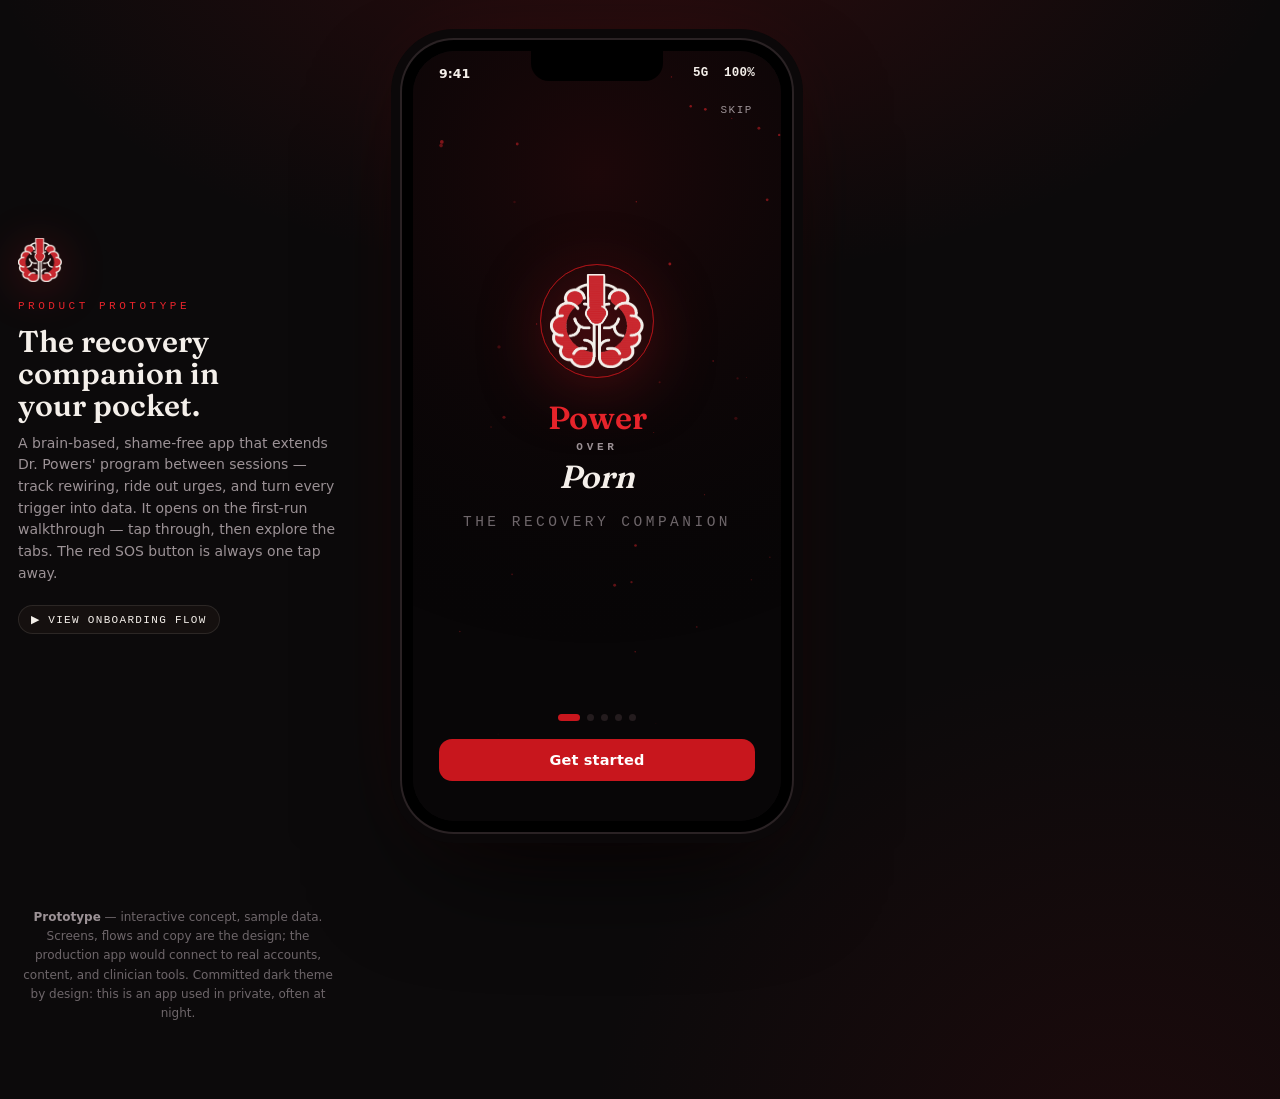
==== commit c213b172: "App: add biofeedback "Signals" screen (wearables/HRV) - New Signals screen: connect Oura, Apple Watc" ====
--- a/app/prototype.html
+++ b/app/prototype.html
@@ -168,6 +168,36 @@
 
 /* reflect */
 /* mood scale styles live with onboarding block */
+
+/* signals / biofeedback */
+.dev{display:flex;align-items:center;gap:11px;padding:11px 0;font-size:14px;border-top:1px solid var(--line-soft)}
+.dev-dot{width:8px;height:8px;border-radius:50%;background:var(--ash-dim);flex:0 0 auto}
+.dev-dot.on{background:var(--steady);box-shadow:0 0 9px var(--steady)}
+.dev-n{font-weight:600;flex:1}
+.dev-s{font-family:var(--mono);font-size:11px;color:var(--ash)}
+.dev.add{color:var(--signal-bright);font-family:var(--mono);font-size:12px;letter-spacing:.02em}
+.mono-note{font-family:var(--mono);font-size:11px;color:var(--ash);text-transform:none;letter-spacing:.04em}
+.stress{width:100%;height:auto;display:block}
+.chart-x{display:flex;justify-content:space-between;margin-top:9px;font-family:var(--mono);font-size:9.5px;letter-spacing:.04em;color:var(--ash-dim)}
+.chart-cap{font-size:13px;color:var(--ash);line-height:1.5;margin:13px 0 0}
+.chart-cap b{color:var(--bone)}
+.riskclock{display:flex;align-items:flex-end;gap:2px;height:74px}
+.riskclock i{flex:1;background:var(--carbon-3);border-radius:2px;min-height:4px}
+.riskclock i.hot{background:linear-gradient(180deg,var(--signal-bright),var(--ember))}
+.clock-x{display:flex;justify-content:space-between;margin-top:9px;font-family:var(--mono);font-size:9.5px;color:var(--ash-dim)}
+.risk-note{font-size:13px;color:var(--ash);line-height:1.5;margin-top:13px}
+.risk-note b{color:var(--bone)}
+.toggle-row{display:flex;align-items:center;justify-content:space-between;gap:14px;margin-top:16px;font-size:13.5px;font-weight:600}
+.toggle-row small{display:block;font-weight:400;color:var(--ash);font-size:12px;margin-top:3px}
+.switch{width:42px;height:24px;border-radius:99px;background:var(--carbon-3);position:relative;flex:0 0 auto}
+.switch.on{background:var(--signal)}
+.switch::after{content:"";position:absolute;top:2.5px;left:2.5px;width:19px;height:19px;border-radius:50%;background:#fff;transition:left .2s}
+.switch.on::after{left:20px}
+.sig{display:flex;gap:13px;align-items:flex-start}
+.sig b{font-size:14px;line-height:1.3}
+.sig-s{font-size:12.5px;color:var(--ash);margin-top:5px;line-height:1.5}
+.biolink{display:flex;gap:13px;align-items:center}
+
 .tagwrap{display:flex;flex-wrap:wrap;gap:8px;margin-top:8px}
 .tag{border:1px solid var(--line);background:var(--carbon);border-radius:99px;padding:8px 13px;font-size:12.5px;font-weight:600;color:var(--bone)}
 .tag.sel{background:rgba(200,22,29,.16);border-color:var(--signal);color:#fff}
@@ -487,6 +517,13 @@
           <div class="profile"><img src="[data-uri]" alt=""><div><div class="pn">Alex M.</div><div class="pm">Member since Jul 3 · Full program</div></div></div>
         </div>
 
+        <div class="rowhead"><h3>Biofeedback</h3><a data-go="signals">Open →</a></div>
+        <div class="card biolink" data-go="signals" style="cursor:pointer">
+          <span class="mi done"><svg viewBox="0 0 24 24" fill="none" stroke="currentColor" stroke-width="2"><path d="M3 12h4l2-5 4 10 2-5h6"/></svg></span>
+          <div style="flex:1"><b style="font-size:14.5px">Signals from your wearables</b><div style="font-size:12.5px;color:var(--ash);margin-top:3px">Oura &amp; Apple Watch · stress + late-night risk windows</div></div>
+          <span class="cv" style="color:var(--ash-dim)">›</span>
+        </div>
+
         <div class="rowhead"><h3>Consistency</h3><span style="font-family:var(--mono);font-size:11px;color:var(--ash)">Last 8 weeks</span></div>
         <div class="card">
           <div class="heat" id="heat"></div>
@@ -520,6 +557,7 @@
         <div class="card" style="padding:2px 18px">
           <div class="setrow"><div class="rl"><span class="ic"><svg viewBox="0 0 24 24"><rect x="5" y="11" width="14" height="9" rx="2"/><path d="M8 11V8a4 4 0 0 1 8 0v3"/></svg></span>Privacy &amp; App Lock</div><span class="cv">›</span></div>
           <div class="setrow"><div class="rl"><span class="ic"><svg viewBox="0 0 24 24"><path d="M3 3l18 18"/><path d="M10.6 5.1A9 9 0 0 1 21 12a16 16 0 0 1-2.1 3M6.6 6.6A16 16 0 0 0 3 12a9 9 0 0 0 12.9 4.2"/></svg></span>Stealth mode</div><span class="cv">›</span></div>
+          <div class="setrow" data-go="signals" style="cursor:pointer"><div class="rl"><span class="ic"><svg viewBox="0 0 24 24"><rect x="7" y="6" width="10" height="12" rx="2"/><path d="M9 6V3h6v3M9 18v3h6v-3"/></svg></span>Connected devices</div><span class="cv">›</span></div>
           <div class="setrow"><div class="rl"><span class="ic"><svg viewBox="0 0 24 24"><path d="M6 9a6 6 0 0 1 12 0c0 5 2 6 2 6H4s2-1 2-6"/><path d="M10 20a2 2 0 0 0 4 0"/></svg></span>Reminders &amp; quiet hours</div><span class="cv">›</span></div>
           <div class="setrow"><div class="rl"><span class="ic"><svg viewBox="0 0 24 24"><path d="M12 3v12"/><path d="M7 11l5 5 5-5"/><path d="M5 21h14"/></svg></span>Export my data</div><span class="cv">›</span></div>
           <div class="setrow"><div class="rl"><span class="ic"><svg viewBox="0 0 24 24"><circle cx="12" cy="12" r="9"/><circle cx="12" cy="12" r="3.4"/><path d="M5.6 5.6l3.6 3.6M14.8 14.8l3.6 3.6M18.4 5.6l-3.6 3.6M9.2 14.8l-3.6 3.6"/></svg></span>Crisis resources</div><span class="cv">›</span></div>
@@ -559,6 +597,46 @@
           <button class="btn" data-go="sos">Open guided practice</button>
         </div>
         <button class="btn steady" data-go="program" style="margin-top:12px">Mark lesson complete ✓</button>
+      </section>
+
+      <!-- ============ SIGNALS (biofeedback) ============ -->
+      <section class="screen" id="signals">
+        <button class="back" data-go="you">‹ You</button>
+        <div class="eyebrow">Biofeedback</div>
+        <h1 class="h-title" style="margin-bottom:16px">Signals</h1>
+
+        <div class="card">
+          <div style="display:flex;justify-content:space-between;align-items:center;margin-bottom:4px"><span style="font-family:var(--mono);font-size:11px;letter-spacing:.16em;text-transform:uppercase;color:var(--ash)">Connected</span><a data-go="signals" style="font-size:12px;color:var(--signal-bright);text-decoration:none;font-weight:600">Manage</a></div>
+          <div class="dev"><span class="dev-dot on"></span><div class="dev-n">Oura Ring</div><div class="dev-s">Synced 8m ago</div></div>
+          <div class="dev"><span class="dev-dot on"></span><div class="dev-n">Apple Watch</div><div class="dev-s">Live</div></div>
+          <div class="dev add">+ Connect Whoop, Garmin, Fitbit…</div>
+        </div>
+
+        <div class="rowhead"><h3>Stress this week</h3><span class="mono-note">from HRV</span></div>
+        <div class="card">
+          <svg class="stress" viewBox="0 0 300 120">
+            <defs><linearGradient id="sg" x1="0" y1="0" x2="0" y2="1"><stop offset="0" stop-color="rgba(200,22,29,.34)"/><stop offset="1" stop-color="rgba(200,22,29,0)"/></linearGradient></defs>
+            <line x1="0" y1="42" x2="300" y2="42" stroke="rgba(244,239,234,.06)"/><line x1="0" y1="82" x2="300" y2="82" stroke="rgba(244,239,234,.06)"/>
+            <path d="M10,83 L56.7,69.5 L103.3,75.8 L150,45.2 L196.7,56 L243.3,73.1 L290,39.8 L290,120 L10,120 Z" fill="url(#sg)"/>
+            <path d="M10,83 L56.7,69.5 L103.3,75.8 L150,45.2 L196.7,56 L243.3,73.1 L290,39.8" fill="none" stroke="#E8242B" stroke-width="2.2" stroke-linejoin="round" stroke-linecap="round"/>
+            <circle cx="150" cy="45.2" r="3.6" fill="#E8242B"/><circle cx="290" cy="39.8" r="3.6" fill="#E8242B"/>
+          </svg>
+          <div class="chart-x"><span>Mon</span><span>Tue</span><span>Wed</span><span>Thu</span><span>Fri</span><span>Sat</span><span>Sun</span></div>
+          <p class="chart-cap">Two high-stress days (Thu, Sun). On low-recovery days your urges run about <b>2× higher</b> — worth planning a lighter evening.</p>
+        </div>
+
+        <div class="rowhead"><h3>Your risk clock</h3><span class="mono-note">HR + wake · 30 days</span></div>
+        <div class="card">
+          <div class="riskclock" id="riskclock"></div>
+          <div class="clock-x"><span>12a</span><span>6a</span><span>12p</span><span>6p</span><span>12a</span></div>
+          <div class="risk-note">Elevated heart rate while awake clusters around <b>11pm–1am</b> and <b>3am</b>.</div>
+          <div class="toggle-row"><div>Gentle check-ins in these windows<small>A calm nudge before the wave — never after</small></div><span class="switch on"></span></div>
+        </div>
+
+        <div class="rowhead"><h3>Recent signal</h3></div>
+        <div class="card sig"><span class="mi done"><svg viewBox="0 0 24 24" fill="none" stroke="currentColor" stroke-width="2"><path d="M3 12h4l2-5 4 10 2-5h6"/></svg></span><div><b>12:41 AM — elevated heart rate while awake</b><div class="sig-s">We sent a check-in. You opened the SOS tool and rode it out — logged as a win, not a slip.</div></div></div>
+
+        <div class="insight" style="margin-top:14px"><span class="i">◆</span><div>Support, not surveillance. Health data is processed <b>on your device</b>, is never sold, and you choose exactly what’s tracked — turn any signal off anytime.</div></div>
       </section>
 
       <!-- ============ ONBOARDING ============ -->
@@ -721,6 +799,10 @@
     }
     draw(); window.addEventListener("resize",size);
   })();
+  var rc=document.getElementById("riskclock");
+  if(rc){var risk=[52,40,16,42,20,10,8,10,12,10,9,8,11,13,12,15,18,22,26,30,34,46,64,70];
+    risk.forEach(function(v){var b=document.createElement("i");b.style.height=Math.max(6,v)+"%";if(v>=40)b.className="hot";rc.appendChild(b);});}
+  document.querySelectorAll(".switch").forEach(function(s){s.addEventListener("click",function(){s.classList.toggle("on");});});
 })();
 </script>
 
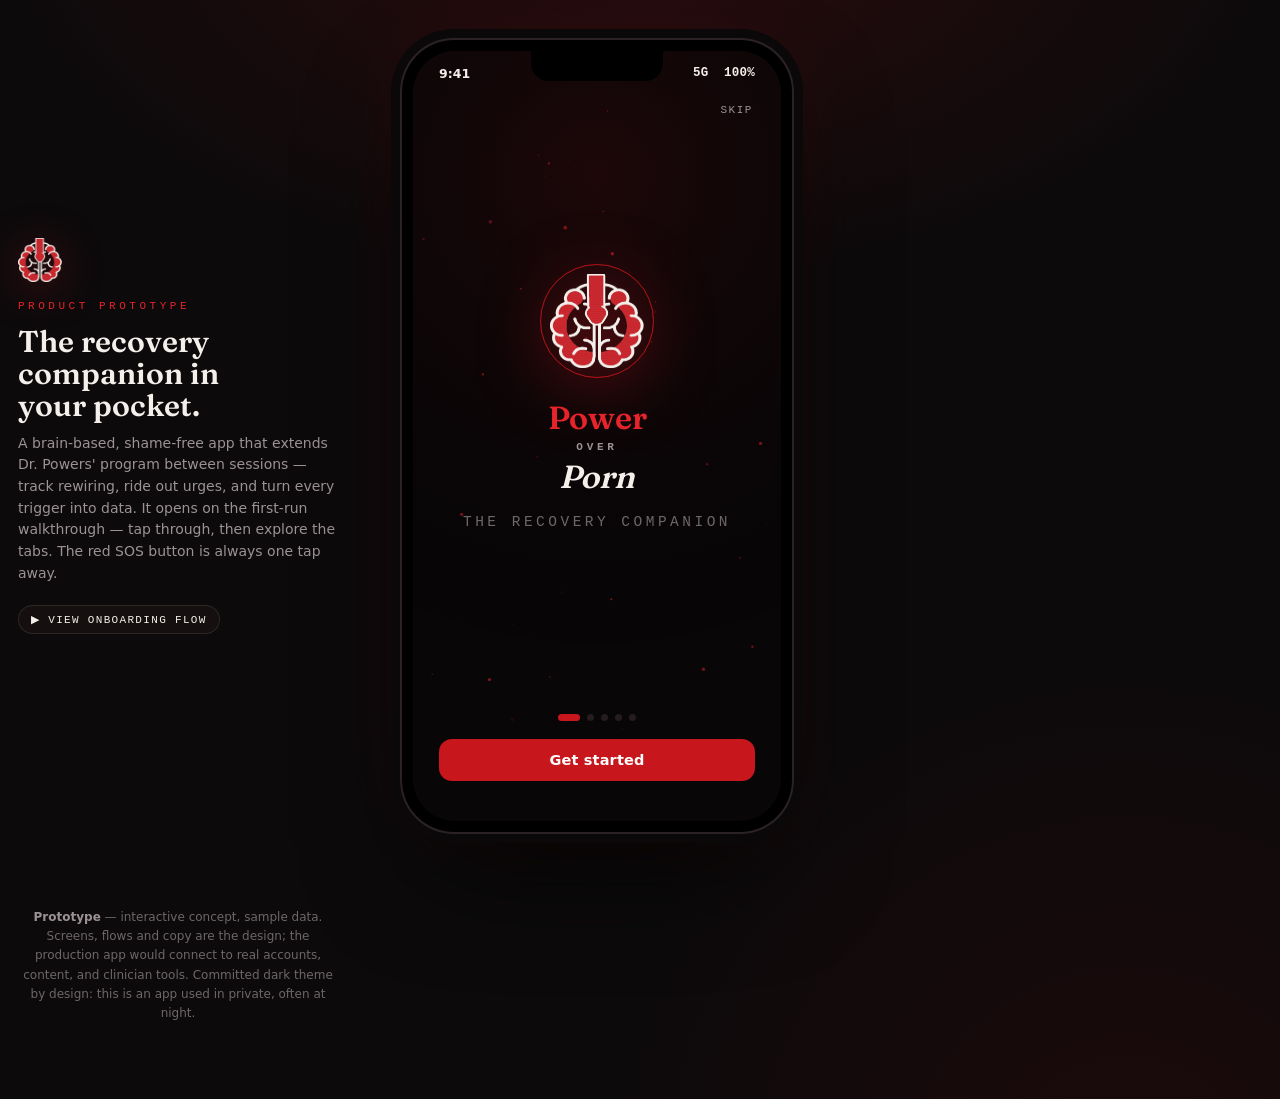
==== commit 33a66df1: "App: honesty framing for Signals + meditation coping skill (Be333.app) - Reframe Signals as "data, n" ====
--- a/app/prototype.html
+++ b/app/prototype.html
@@ -168,6 +168,25 @@
 
 /* reflect */
 /* mood scale styles live with onboarding block */
+
+/* today nudge */
+.nudge{background:radial-gradient(120% 120% at 12% 0%,rgba(209,154,62,.13),transparent 55%),var(--carbon-2);border:1px solid rgba(209,154,62,.34);border-radius:var(--r);padding:16px 18px;margin-top:14px}
+.nudge-k{font-family:var(--mono);font-size:10px;letter-spacing:.14em;text-transform:uppercase;color:var(--caution)}
+.nudge-t{font-size:16px;font-weight:700;margin:7px 0 4px}
+.nudge-d{font-size:13px;color:var(--ash);line-height:1.5}
+.nudge .btn{margin-top:13px}
+/* meditate / be333 */
+.be-row{display:flex;align-items:center;gap:13px}
+.be-logo{width:46px;height:46px;border-radius:12px;background:linear-gradient(135deg,#241c1e,#15100f);border:1px solid var(--line);display:grid;place-items:center;font-family:var(--serif);font-weight:600;font-size:18px;color:var(--bone);letter-spacing:.02em}
+.be-s{font-size:12px;color:var(--ash);margin-top:4px;display:flex;align-items:center;gap:6px}
+.be-note{font-size:12.5px;color:var(--ash);line-height:1.55;margin:13px 0 0}
+.med-options{display:flex;gap:10px;margin-bottom:12px}
+.med-opt{flex:1;background:var(--carbon);border:1px solid var(--line);border-radius:14px;padding:15px 8px;text-align:center;color:var(--bone)}
+.med-opt b{font-family:var(--serif);font-weight:600;font-size:28px;display:block;line-height:1}
+.med-opt span{font-family:var(--mono);font-size:9px;letter-spacing:.07em;text-transform:uppercase;color:var(--ash-dim);display:block;margin-top:7px}
+.med-opt.sel{border-color:var(--signal);box-shadow:inset 0 0 0 1px var(--signal)}
+.sos-actions .span2{grid-column:1/-1}
+
 
 /* signals / biofeedback */
 .dev{display:flex;align-items:center;gap:11px;padding:11px 0;font-size:14px;border-top:1px solid var(--line-soft)}
@@ -390,6 +409,13 @@
           <div class="tile"><b>24</b><span>Longest run</span></div>
         </div>
 
+        <div class="nudge" data-go="meditate">
+          <div class="nudge-k">◑ Heads-up · high-risk window in 30 min</div>
+          <div class="nudge-t">Your 11:00 PM window is coming up</div>
+          <div class="nudge-d">Get ahead of the wave — a few minutes of practice now makes it smaller. Your body will thank you.</div>
+          <button class="btn" data-go="meditate">Start a 5-min practice</button>
+        </div>
+
         <div class="rowhead"><h3>Today's focus</h3><a data-go="program">Program →</a></div>
         <div class="card">
           <div class="lesson">
@@ -472,6 +498,7 @@
           <button data-go="today">Play it forward<span>How you'll feel in 20 min</span></button>
           <button data-go="today">Ground yourself<span>5-4-3-2-1 senses</span></button>
           <button data-go="reflect">Log this urge<span>Turn it into data</span></button>
+          <button class="span2" data-go="meditate">Meditate with Be333 ↗<span>A 3-minute reset for the pause</span></button>
         </div>
         <button class="btn steady sos-through" data-go="today">I rode it out ✓</button>
         <p class="reassure">You've surfed <b>47 urges</b> before this one. Your brain is learning that the wave always passes.</p>
@@ -599,6 +626,38 @@
         <button class="btn steady" data-go="program" style="margin-top:12px">Mark lesson complete ✓</button>
       </section>
 
+      <!-- ============ MEDITATE (coping skill · Be333) ============ -->
+      <section class="screen" id="meditate">
+        <button class="back" data-go="today">‹ Today</button>
+        <div class="eyebrow">Coping skill · Daily practice</div>
+        <h1 class="lesson-title">Meditation</h1>
+        <p class="body-copy" style="margin-top:0">Meditation trains the pause between an urge and an action — the prefrontal "brake" that urge surfing depends on. A few minutes a day makes every wave easier to ride.</p>
+
+        <div class="card be333">
+          <div class="be-row"><div class="be-logo">333</div><div style="flex:1"><b style="font-size:15px">Be333.app</b><div class="be-s"><span class="dev-dot on"></span>Connected · sessions log here automatically</div></div></div>
+          <p class="be-note">Your timer runs in Be333.app. When you finish, your minutes and streak sync back into your recovery data — so you can see practice measured against your urges. Optional, and off until you connect it.</p>
+        </div>
+
+        <div class="rowhead"><h3>Start a session</h3></div>
+        <div class="med-options">
+          <button class="med-opt"><b>3</b><span>min · reset</span></button>
+          <button class="med-opt sel"><b>5</b><span>min · calm</span></button>
+          <button class="med-opt"><b>10</b><span>min · deep</span></button>
+        </div>
+        <button class="btn" data-go="meditate">Open in Be333.app ↗</button>
+        <p class="ob-note" style="text-align:center;margin-top:10px">Opens Be333.app in a new tab. Turn the connection off anytime.</p>
+
+        <div class="rowhead"><h3>This week</h3></div>
+        <div class="card">
+          <div class="tiles" style="margin-top:0">
+            <div class="tile"><b>4</b><span>Sessions</span></div>
+            <div class="tile"><b>38</b><span>Minutes</span></div>
+            <div class="tile"><b>3</b><span>Day streak</span></div>
+          </div>
+          <div class="insight" style="margin-top:14px"><span class="i">◆</span><div>On the days you practice, your urge intensity runs <b>lower</b>. The honest data says it’s working.</div></div>
+        </div>
+      </section>
+
       <!-- ============ SIGNALS (biofeedback) ============ -->
       <section class="screen" id="signals">
         <button class="back" data-go="you">‹ You</button>
@@ -636,7 +695,7 @@
         <div class="rowhead"><h3>Recent signal</h3></div>
         <div class="card sig"><span class="mi done"><svg viewBox="0 0 24 24" fill="none" stroke="currentColor" stroke-width="2"><path d="M3 12h4l2-5 4 10 2-5h6"/></svg></span><div><b>12:41 AM — elevated heart rate while awake</b><div class="sig-s">We sent a check-in. You opened the SOS tool and rode it out — logged as a win, not a slip.</div></div></div>
 
-        <div class="insight" style="margin-top:14px"><span class="i">◆</span><div>Support, not surveillance. Health data is processed <b>on your device</b>, is never sold, and you choose exactly what’s tracked — turn any signal off anytime.</div></div>
+        <div class="insight" style="margin-top:14px"><span class="i">◆</span><div><b>Data, not surveillance.</b> Your heart rate can’t prove what happened — but it’s harder to lie to yourself when you can see your body respond. This is about honesty: seeing the real impact of your choices. On-device, never sold, every signal optional.</div></div>
       </section>
 
       <!-- ============ ONBOARDING ============ -->
@@ -799,6 +858,7 @@
     }
     draw(); window.addEventListener("resize",size);
   })();
+  document.querySelectorAll(".med-opt").forEach(function(o){o.addEventListener("click",function(){document.querySelectorAll(".med-opt").forEach(function(x){x.classList.remove("sel");});o.classList.add("sel");});});
   var rc=document.getElementById("riskclock");
   if(rc){var risk=[52,40,16,42,20,10,8,10,12,10,9,8,11,13,12,15,18,22,26,30,34,46,64,70];
     risk.forEach(function(v){var b=document.createElement("i");b.style.height=Math.max(6,v)+"%";if(v>=40)b.className="hot";rc.appendChild(b);});}
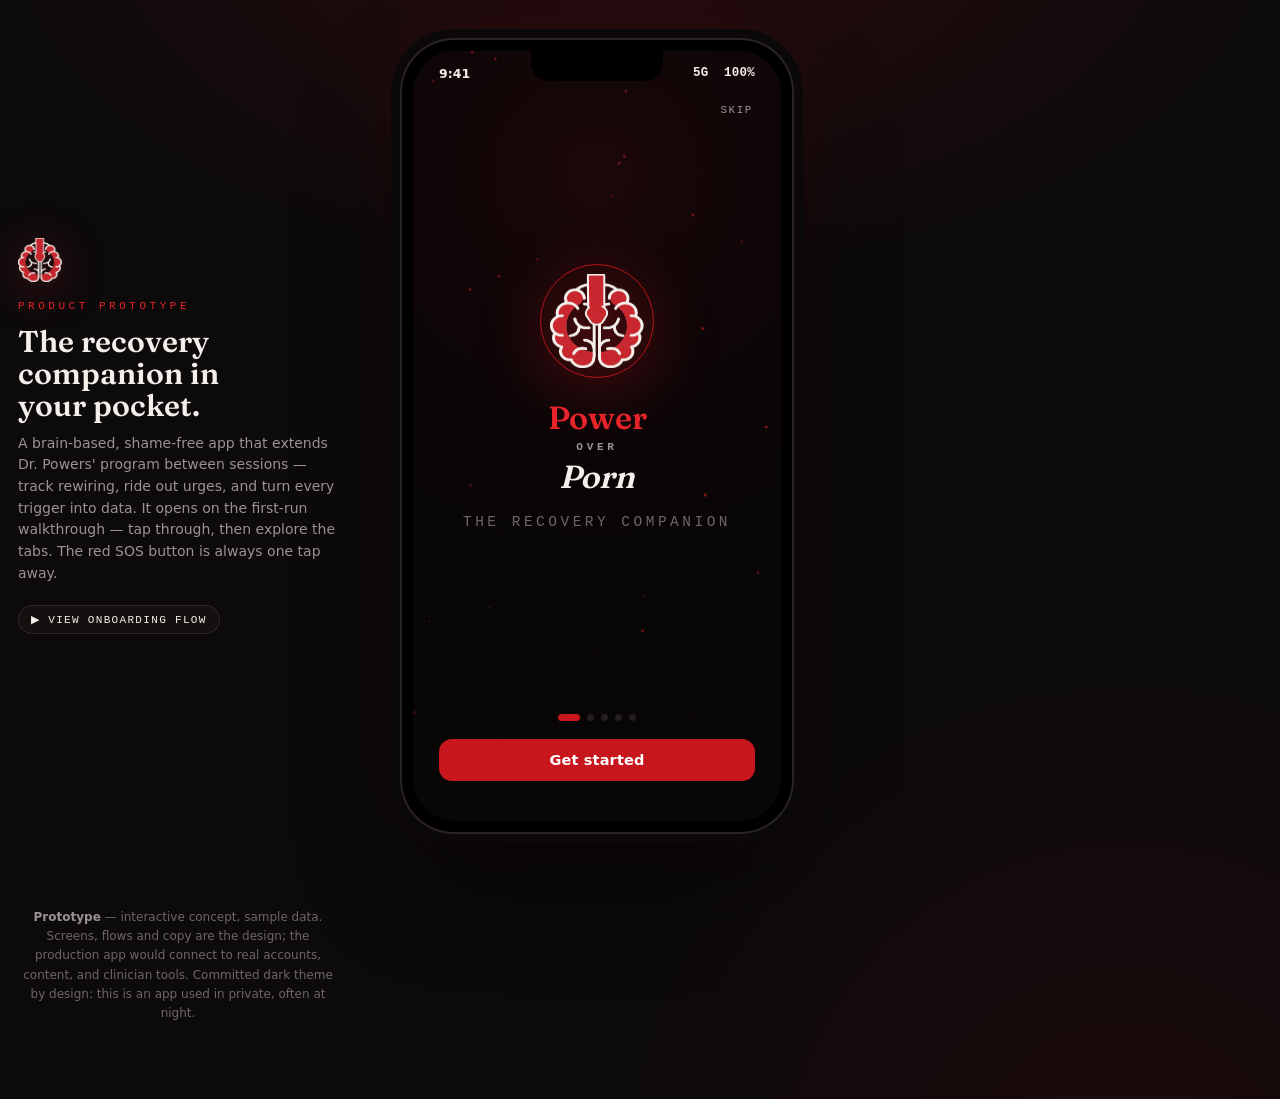
==== commit b54dd1c0: "App: device-connect/consent flow + Be333.app integration spec - Prototype: add a Connect hub (Apple " ====
--- a/app/prototype.html
+++ b/app/prototype.html
@@ -168,6 +168,33 @@
 
 /* reflect */
 /* mood scale styles live with onboarding block */
+
+/* connect / consent */
+.reassure-card{display:flex;gap:12px;align-items:flex-start;background:rgba(143,179,154,.08);border:1px solid rgba(143,179,154,.22);border-radius:14px;padding:14px;font-size:13px;line-height:1.5;color:var(--bone);margin-bottom:2px}
+.conns{padding:2px 18px}
+.conn{display:flex;align-items:center;gap:13px;width:100%;background:none;border:none;padding:14px 0;border-top:1px solid var(--line-soft);text-align:left;color:var(--bone)}
+.conn:first-child{border-top:none}
+.conn-ic{width:38px;height:38px;border-radius:10px;background:var(--carbon-3);border:1px solid var(--line);display:grid;place-items:center;font-family:var(--serif);font-weight:600;font-size:16px;flex:0 0 auto;color:var(--bone)}
+.conn-ic svg{width:19px;height:19px}
+.conn-ic.be{font-size:13px;letter-spacing:.02em}
+.conn-b{flex:1;min-width:0}
+.conn-b b{font-size:14.5px}
+.conn-b small{display:block;color:var(--ash);font-size:12px;margin-top:2px}
+.conn-st{font-family:var(--mono);font-size:9.5px;letter-spacing:.1em;text-transform:uppercase;color:var(--signal-bright);border:1px solid var(--line);padding:6px 11px;border-radius:99px;flex:0 0 auto}
+.conn-st.on{color:var(--steady);border-color:rgba(143,179,154,.4)}
+.auth-head{text-align:center;padding:8px 8px 2px}
+.auth-head h2{font-family:var(--serif);font-weight:600;font-size:24px;margin:16px 0 8px}
+.auth-head p{color:var(--ash);font-size:13.5px;line-height:1.55;margin:0 8px}
+.conn-ic.big{width:62px;height:62px;border-radius:17px;font-size:24px;margin:0 auto}
+.conn-ic.big svg{width:30px;height:30px}
+.perm{display:flex;align-items:center;justify-content:space-between;gap:14px;padding:15px 0;border-top:1px solid var(--line-soft)}
+.perm:first-child{border-top:none}
+.perm b{font-size:14px}
+.perm small{display:block;color:var(--ash);font-size:12px;margin-top:2px}
+.nevers{padding:14px 18px}
+.never{display:flex;gap:10px;align-items:center;font-size:13px;color:var(--ash);padding:7px 0}
+.never svg{width:15px;height:15px;color:var(--ash-dim);flex:0 0 auto}
+
 
 /* today nudge */
 .nudge{background:radial-gradient(120% 120% at 12% 0%,rgba(209,154,62,.13),transparent 55%),var(--carbon-2);border:1px solid rgba(209,154,62,.34);border-radius:var(--r);padding:16px 18px;margin-top:14px}
@@ -584,7 +611,7 @@
         <div class="card" style="padding:2px 18px">
           <div class="setrow"><div class="rl"><span class="ic"><svg viewBox="0 0 24 24"><rect x="5" y="11" width="14" height="9" rx="2"/><path d="M8 11V8a4 4 0 0 1 8 0v3"/></svg></span>Privacy &amp; App Lock</div><span class="cv">›</span></div>
           <div class="setrow"><div class="rl"><span class="ic"><svg viewBox="0 0 24 24"><path d="M3 3l18 18"/><path d="M10.6 5.1A9 9 0 0 1 21 12a16 16 0 0 1-2.1 3M6.6 6.6A16 16 0 0 0 3 12a9 9 0 0 0 12.9 4.2"/></svg></span>Stealth mode</div><span class="cv">›</span></div>
-          <div class="setrow" data-go="signals" style="cursor:pointer"><div class="rl"><span class="ic"><svg viewBox="0 0 24 24"><rect x="7" y="6" width="10" height="12" rx="2"/><path d="M9 6V3h6v3M9 18v3h6v-3"/></svg></span>Connected devices</div><span class="cv">›</span></div>
+          <div class="setrow" data-go="connect" style="cursor:pointer"><div class="rl"><span class="ic"><svg viewBox="0 0 24 24"><rect x="7" y="6" width="10" height="12" rx="2"/><path d="M9 6V3h6v3M9 18v3h6v-3"/></svg></span>Connected devices</div><span class="cv">›</span></div>
           <div class="setrow"><div class="rl"><span class="ic"><svg viewBox="0 0 24 24"><path d="M6 9a6 6 0 0 1 12 0c0 5 2 6 2 6H4s2-1 2-6"/><path d="M10 20a2 2 0 0 0 4 0"/></svg></span>Reminders &amp; quiet hours</div><span class="cv">›</span></div>
           <div class="setrow"><div class="rl"><span class="ic"><svg viewBox="0 0 24 24"><path d="M12 3v12"/><path d="M7 11l5 5 5-5"/><path d="M5 21h14"/></svg></span>Export my data</div><span class="cv">›</span></div>
           <div class="setrow"><div class="rl"><span class="ic"><svg viewBox="0 0 24 24"><circle cx="12" cy="12" r="9"/><circle cx="12" cy="12" r="3.4"/><path d="M5.6 5.6l3.6 3.6M14.8 14.8l3.6 3.6M18.4 5.6l-3.6 3.6M9.2 14.8l-3.6 3.6"/></svg></span>Crisis resources</div><span class="cv">›</span></div>
@@ -665,10 +692,10 @@
         <h1 class="h-title" style="margin-bottom:16px">Signals</h1>
 
         <div class="card">
-          <div style="display:flex;justify-content:space-between;align-items:center;margin-bottom:4px"><span style="font-family:var(--mono);font-size:11px;letter-spacing:.16em;text-transform:uppercase;color:var(--ash)">Connected</span><a data-go="signals" style="font-size:12px;color:var(--signal-bright);text-decoration:none;font-weight:600">Manage</a></div>
+          <div style="display:flex;justify-content:space-between;align-items:center;margin-bottom:4px"><span style="font-family:var(--mono);font-size:11px;letter-spacing:.16em;text-transform:uppercase;color:var(--ash)">Connected</span><a data-go="connect" style="font-size:12px;color:var(--signal-bright);text-decoration:none;font-weight:600">Manage</a></div>
           <div class="dev"><span class="dev-dot on"></span><div class="dev-n">Oura Ring</div><div class="dev-s">Synced 8m ago</div></div>
           <div class="dev"><span class="dev-dot on"></span><div class="dev-n">Apple Watch</div><div class="dev-s">Live</div></div>
-          <div class="dev add">+ Connect Whoop, Garmin, Fitbit…</div>
+          <div class="dev add" data-go="connect" style="cursor:pointer">+ Connect Whoop, Garmin, Fitbit…</div>
         </div>
 
         <div class="rowhead"><h3>Stress this week</h3><span class="mono-note">from HRV</span></div>
@@ -696,6 +723,65 @@
         <div class="card sig"><span class="mi done"><svg viewBox="0 0 24 24" fill="none" stroke="currentColor" stroke-width="2"><path d="M3 12h4l2-5 4 10 2-5h6"/></svg></span><div><b>12:41 AM — elevated heart rate while awake</b><div class="sig-s">We sent a check-in. You opened the SOS tool and rode it out — logged as a win, not a slip.</div></div></div>
 
         <div class="insight" style="margin-top:14px"><span class="i">◆</span><div><b>Data, not surveillance.</b> Your heart rate can’t prove what happened — but it’s harder to lie to yourself when you can see your body respond. This is about honesty: seeing the real impact of your choices. On-device, never sold, every signal optional.</div></div>
+      </section>
+
+      <!-- ============ CONNECT (integrations hub) ============ -->
+      <section class="screen" id="connect">
+        <button class="back" data-go="signals">‹ Signals</button>
+        <div class="eyebrow">Integrations</div>
+        <h1 class="h-title" style="margin-bottom:14px">Connect</h1>
+        <div class="reassure-card"><span class="mi done"><svg viewBox="0 0 24 24" fill="none" stroke="currentColor" stroke-width="1.8"><rect x="5" y="11" width="14" height="9" rx="2"/><path d="M8 11V8a4 4 0 0 1 8 0v3"/></svg></span><div>You choose what’s shared. Connections are <b>read-only</b>, processed on your device where possible, and you can disconnect anytime.</div></div>
+
+        <div class="rowhead"><h3>Health &amp; wearables</h3></div>
+        <div class="card conns">
+          <button class="conn" data-go="authorize"><span class="conn-ic"><svg viewBox="0 0 24 24" fill="currentColor"><path d="M12 21s-7-4.5-9.5-9A5 5 0 0 1 12 6a5 5 0 0 1 9.5 6c-2.5 4.5-9.5 9-9.5 9z"/></svg></span><div class="conn-b"><b>Apple Health</b><small>Heart rate, HRV, sleep</small></div><span class="conn-st on">Connected</span></button>
+          <button class="conn" data-go="authorize"><span class="conn-ic">◍</span><div class="conn-b"><b>Oura Ring</b><small>HRV, resting HR, sleep, readiness</small></div><span class="conn-st on">Connected</span></button>
+          <button class="conn" data-go="authorize"><span class="conn-ic">W</span><div class="conn-b"><b>Whoop</b><small>Recovery, strain, heart rate</small></div><span class="conn-st">Connect</span></button>
+          <button class="conn" data-go="authorize"><span class="conn-ic">G</span><div class="conn-b"><b>Garmin</b><small>Heart rate, HRV, sleep</small></div><span class="conn-st">Connect</span></button>
+          <button class="conn" data-go="authorize"><span class="conn-ic">F</span><div class="conn-b"><b>Fitbit</b><small>Heart rate, sleep</small></div><span class="conn-st">Connect</span></button>
+          <button class="conn" data-go="authorize"><span class="conn-ic" style="font-size:11px">HC</span><div class="conn-b"><b>Health Connect</b><small>Android · HR, HRV, sleep</small></div><span class="conn-st">Connect</span></button>
+        </div>
+
+        <div class="rowhead"><h3>Practices</h3></div>
+        <div class="card conns">
+          <button class="conn" data-go="linkbe333"><span class="conn-ic be">333</span><div class="conn-b"><b>Be333.app</b><small>Meditation sessions, minutes, streak</small></div><span class="conn-st on">Connected</span></button>
+        </div>
+        <p class="crisis">We request the minimum each feature needs — nothing more.</p>
+      </section>
+
+      <!-- ============ AUTHORIZE (OAuth consent) ============ -->
+      <section class="screen" id="authorize">
+        <button class="back" data-go="connect">‹ Connect</button>
+        <div class="auth-head"><span class="conn-ic big">◍</span><h2>Connect Oura Ring</h2><p>Power over Porn will read the following from Oura. Read-only — we can’t change anything in Oura.</p></div>
+        <div class="rowhead"><h3>Allow access to</h3></div>
+        <div class="card" style="padding:2px 18px">
+          <div class="perm"><div><b>Heart-rate variability</b><small>Your stress / recovery signal</small></div><span class="switch on"></span></div>
+          <div class="perm"><div><b>Resting heart rate</b><small>Baseline &amp; trends</small></div><span class="switch on"></span></div>
+          <div class="perm"><div><b>Sleep &amp; wake times</b><small>Powers the risk clock</small></div><span class="switch on"></span></div>
+        </div>
+        <div class="rowhead"><h3>We will never</h3></div>
+        <div class="card nevers">
+          <div class="never"><svg viewBox="0 0 24 24" fill="none" stroke="currentColor" stroke-width="2"><path d="M6 6l12 12M18 6L6 18"/></svg>See or store explicit content</div>
+          <div class="never"><svg viewBox="0 0 24 24" fill="none" stroke="currentColor" stroke-width="2"><path d="M6 6l12 12M18 6L6 18"/></svg>Post anything to your accounts</div>
+          <div class="never"><svg viewBox="0 0 24 24" fill="none" stroke="currentColor" stroke-width="2"><path d="M6 6l12 12M18 6L6 18"/></svg>Sell or share your data</div>
+        </div>
+        <button class="btn" data-go="connect">Authorize with Oura</button>
+        <button class="btn ghost" data-go="connect" style="margin-top:10px">Not now</button>
+        <p class="ob-note" style="text-align:center;margin-top:10px">You’ll sign in at Oura, then come back here. Disconnect anytime in Settings.</p>
+      </section>
+
+      <!-- ============ LINK BE333 ============ -->
+      <section class="screen" id="linkbe333">
+        <button class="back" data-go="connect">‹ Connect</button>
+        <div class="auth-head"><span class="conn-ic be big">333</span><h2>Link Be333.app</h2><p>Run your meditation timer in Be333.app and sync your practice back into your recovery data.</p></div>
+        <div class="rowhead"><h3>What syncs back</h3></div>
+        <div class="card" style="padding:2px 18px">
+          <div class="perm"><div><b>Completed sessions</b><small>When &amp; how long you practiced</small></div><span class="switch on"></span></div>
+          <div class="perm"><div><b>Minutes &amp; streak</b><small>To measure practice against urges</small></div><span class="switch on"></span></div>
+        </div>
+        <div class="insight" style="margin-top:14px"><span class="i">◆</span><div>Only session summaries sync — never audio, never anything you write in Be333. Unlink anytime.</div></div>
+        <button class="btn" data-go="meditate">Link Be333 account</button>
+        <button class="btn ghost" data-go="connect" style="margin-top:10px">Cancel</button>
       </section>
 
       <!-- ============ ONBOARDING ============ -->
